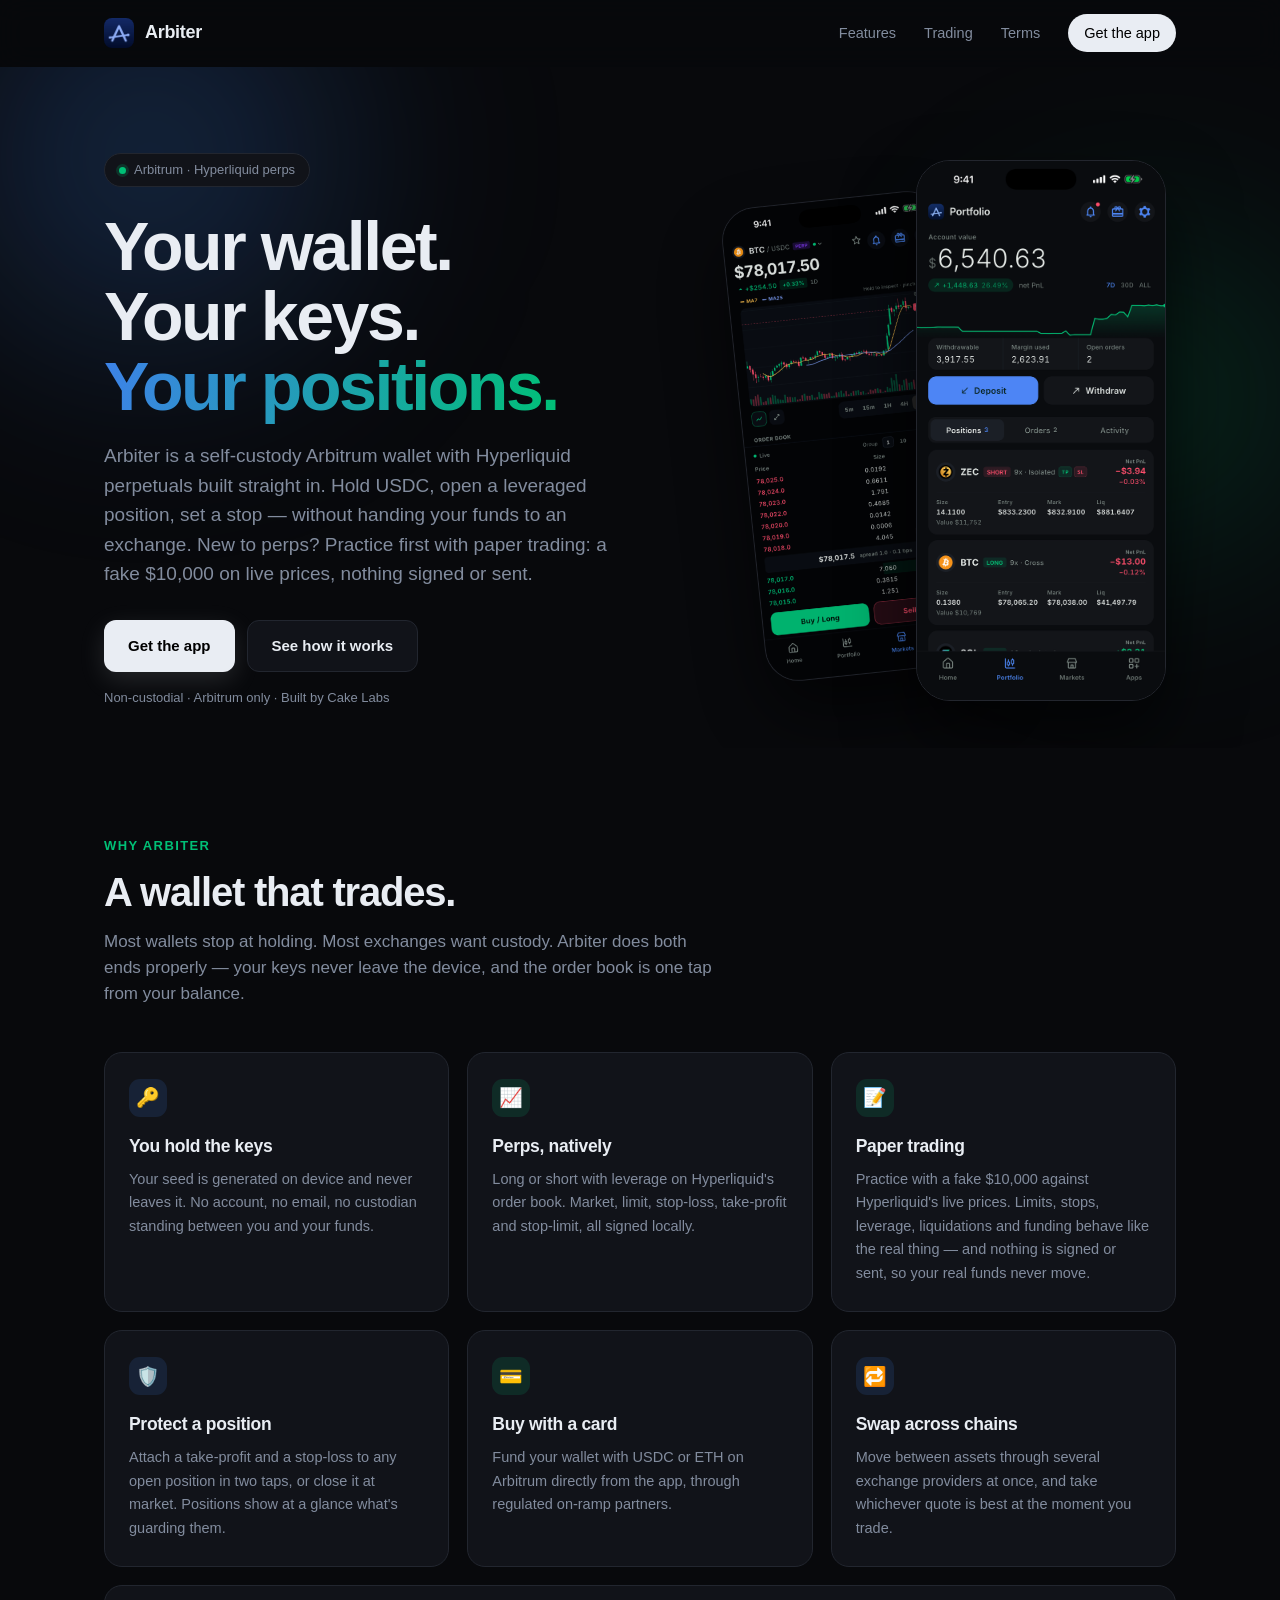
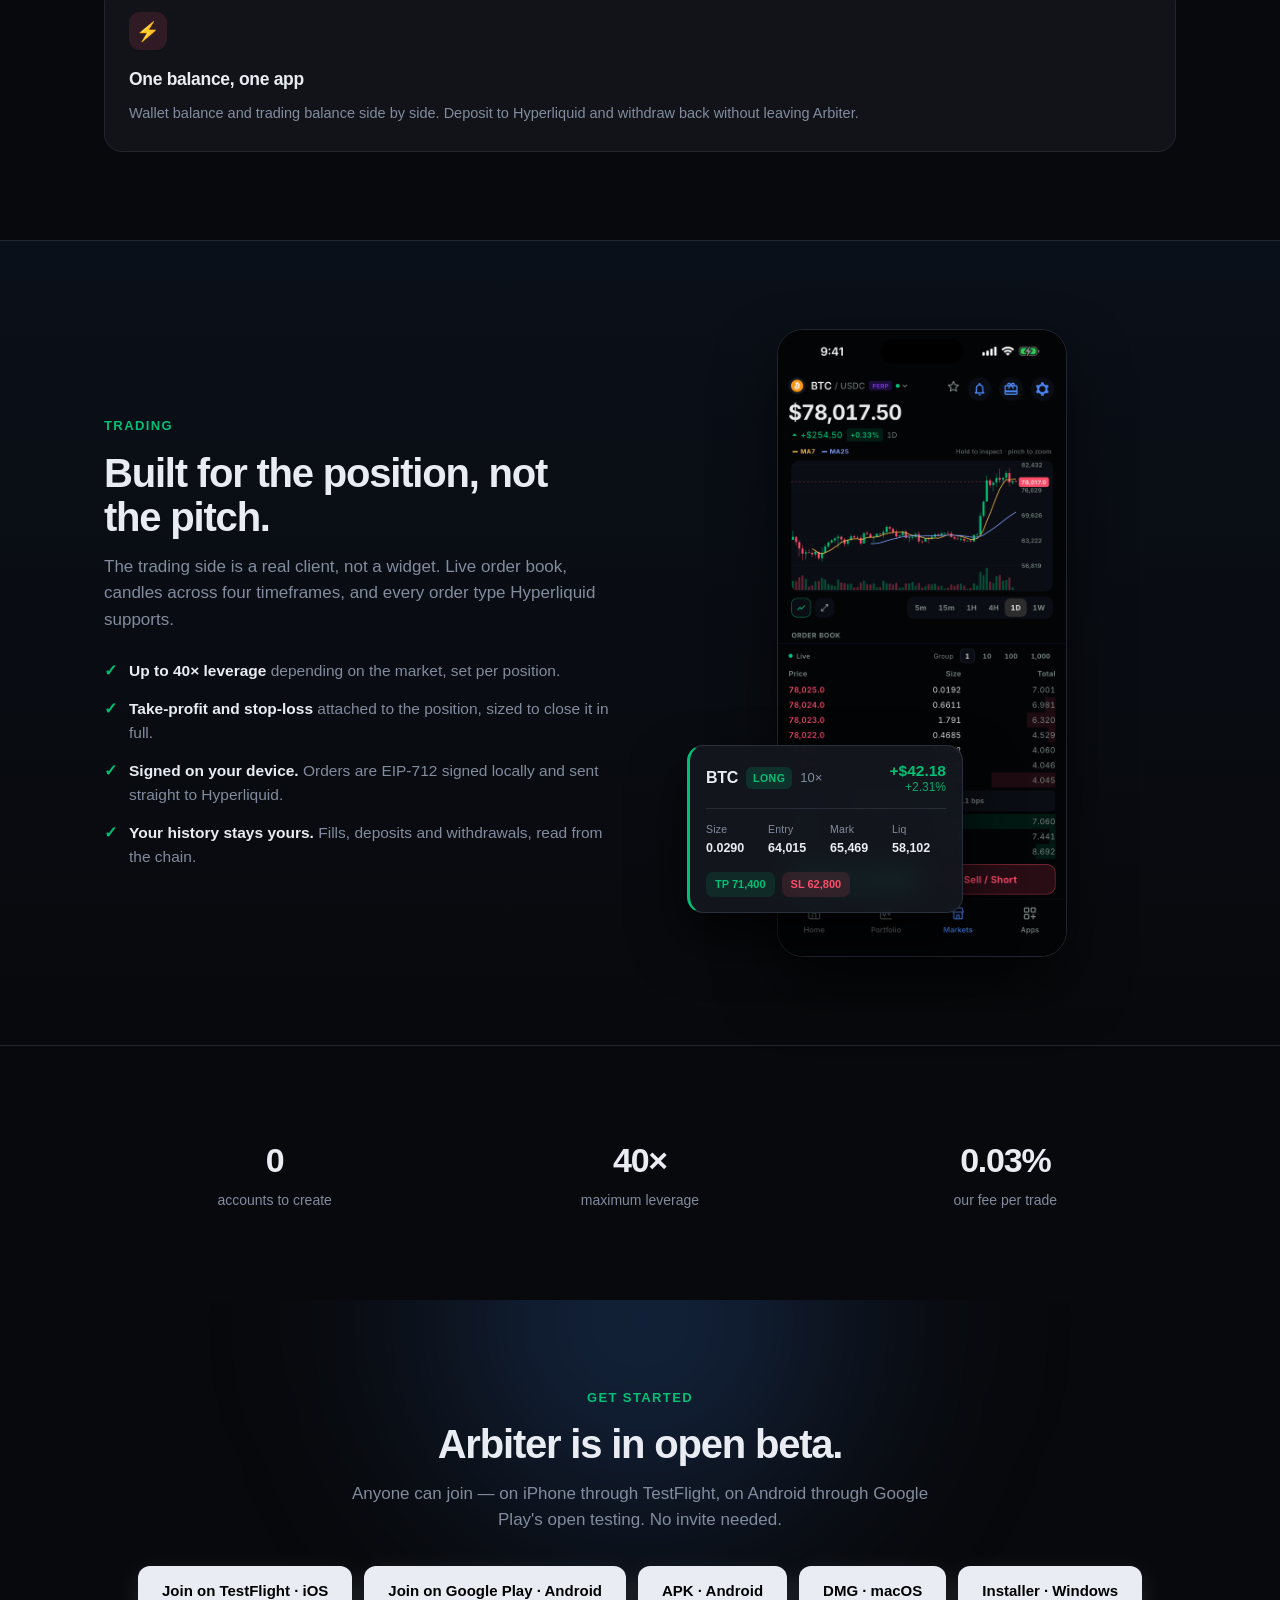
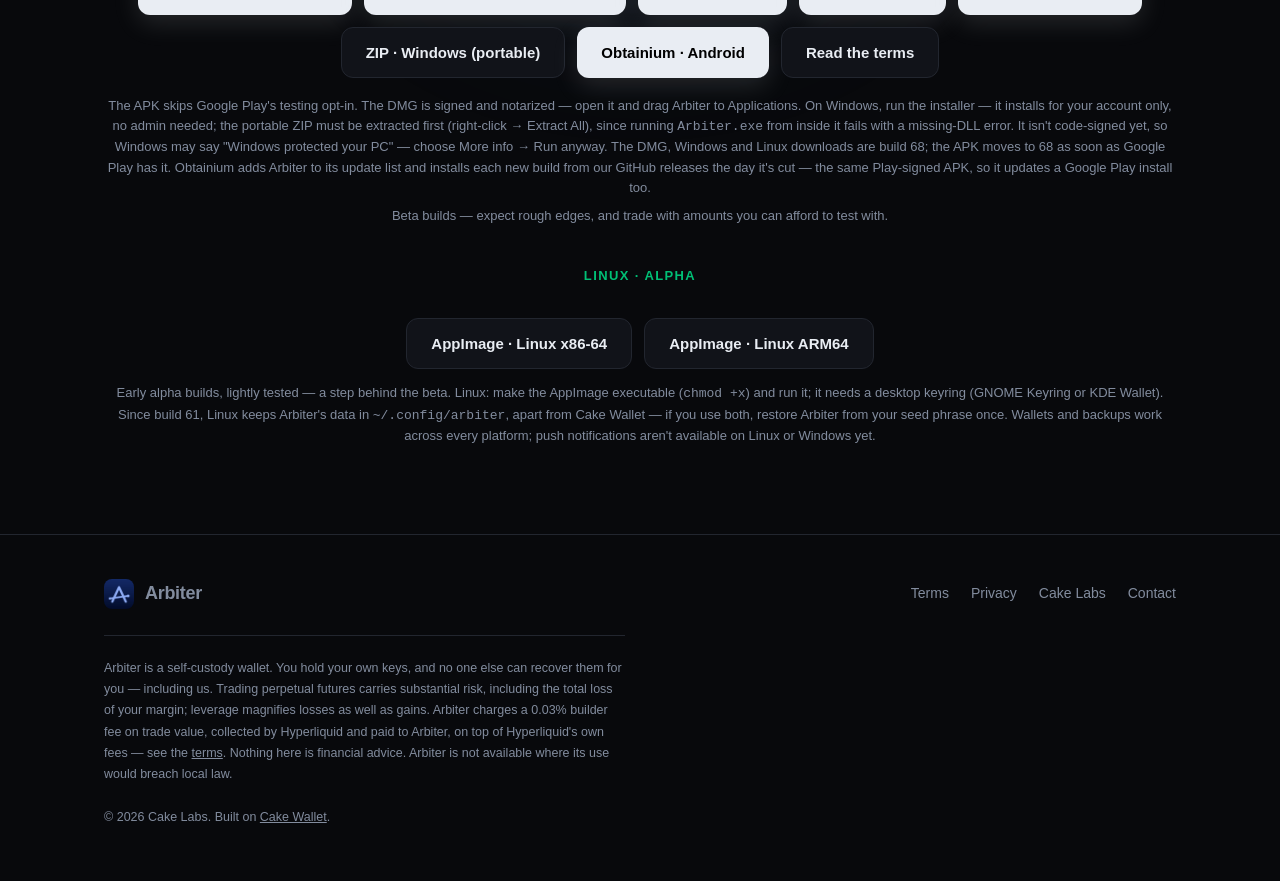
==== index.html @ d076383a "macOS, Windows (beta) and Linux (alpha) downloads are build 68" ====
<!doctype html>
<html lang="en">
<head>
<meta charset="utf-8">
<meta name="viewport" content="width=device-width, initial-scale=1">
<title>Arbiter — Arbitrum wallet with perps built in</title>
<meta name="description" content="A self-custody Arbitrum wallet with Hyperliquid perpetuals built in. Hold your own keys, trade with leverage, practice with paper trading on live prices, buy with a card — one app.">
<link rel="icon" href="assets/favicon.png">
<meta property="og:title" content="Arbiter — Arbitrum wallet with perps built in">
<meta property="og:description" content="A self-custody Arbitrum wallet with Hyperliquid perpetuals built in. Your keys, your positions — and paper trading to practice on live prices.">
<meta property="og:image" content="https://arbiter.xyz/assets/og.png">
<meta property="og:url" content="https://arbiter.xyz/">
<meta property="og:type" content="website">
<meta name="twitter:card" content="summary_large_image">
<meta name="theme-color" content="#08090C">
<style>
  :root{
    --bg:#08090C; --surface:#111319; --surface-2:#171A22; --line:#22262F;
    --text:#E9EDF3; --muted:#828C9E;
    --blue:#3D82E8; --blue-deep:#1D4C8C; --navy:#06203F;
    --green:#00C076; --red:#FF4D6A;
    --max:1120px;
  }
  *{margin:0;padding:0;box-sizing:border-box}
  html{scroll-behavior:smooth}
  body{
    background:var(--bg); color:var(--text); -webkit-font-smoothing:antialiased;
    font-family:-apple-system,BlinkMacSystemFont,"SF Pro Display","Segoe UI",Inter,Roboto,sans-serif;
    line-height:1.55; overflow-x:hidden;
  }
  a{color:inherit;text-decoration:none}
  .wrap{max-width:var(--max);margin:0 auto;padding:0 24px}

  /* ── nav ─────────────────────────────────────────────────────────── */
  nav{position:sticky;top:0;z-index:50;backdrop-filter:blur(14px);
      background:rgba(8,9,12,.72);border-bottom:1px solid transparent;transition:border-color .2s}
  nav.scrolled{border-bottom-color:var(--line)}
  .nav-in{display:flex;align-items:center;gap:12px;height:66px}
  .brand{display:flex;align-items:center;gap:11px;font-weight:700;letter-spacing:-.3px;font-size:18px}
  .brand img{width:30px;height:30px;border-radius:8px}
  .nav-links{margin-left:auto;display:flex;gap:28px;align-items:center}
  .nav-links a{color:var(--muted);font-size:14.5px;font-weight:500;transition:color .15s}
  .nav-links a:hover{color:var(--text)}
  @media(max-width:640px){.nav-links a:not(.btn-sm){display:none}}
  .btn-sm{background:var(--text);color:#000!important;padding:8px 16px;border-radius:999px;
          font-weight:600;font-size:14px}

  /* ── hero ────────────────────────────────────────────────────────── */
  .hero{position:relative;padding:86px 0 40px;overflow:hidden}
  .glow{position:absolute;inset:0;pointer-events:none;z-index:0}
  .glow::before,.glow::after{content:"";position:absolute;border-radius:50%;filter:blur(90px)}
  .glow::before{width:620px;height:620px;left:-160px;top:-220px;
                background:radial-gradient(circle,rgba(61,130,232,.30),transparent 65%)}
  .glow::after{width:540px;height:540px;right:-140px;top:60px;
               background:radial-gradient(circle,rgba(0,192,118,.20),transparent 65%)}
  .hero-in{position:relative;z-index:1;display:grid;grid-template-columns:1.05fr .95fr;
           gap:52px;align-items:center}
  @media(max-width:900px){.hero-in{grid-template-columns:1fr;gap:44px}}

  .pill{display:inline-flex;align-items:center;gap:8px;border:1px solid var(--line);
        background:var(--surface);border-radius:999px;padding:6px 14px;font-size:13px;
        color:var(--muted);margin-bottom:24px}
  .dot{width:7px;height:7px;border-radius:50%;background:var(--green);
       box-shadow:0 0 0 3px rgba(0,192,118,.18)}
  h1{font-size:clamp(42px,6vw,68px);line-height:1.03;letter-spacing:-2.4px;font-weight:800}
  h1 .grad{background:linear-gradient(100deg,var(--blue),var(--green));
           -webkit-background-clip:text;background-clip:text;color:transparent}
  .sub{color:var(--muted);font-size:clamp(16px,2vw,19px);margin-top:20px;max-width:30em}
  .cta{display:flex;gap:12px;margin-top:32px;flex-wrap:wrap}
  .btn{padding:13px 24px;border-radius:12px;font-weight:650;font-size:15px;
       transition:transform .15s,box-shadow .15s,background .15s;display:inline-flex;
       align-items:center;gap:9px}
  .btn:hover{transform:translateY(-1px)}
  .btn-p{background:var(--text);color:#000;box-shadow:0 8px 26px rgba(233,237,243,.13)}
  .btn-s{background:var(--surface);color:var(--text);border:1px solid var(--line)}
  .btn-s:hover{background:var(--surface-2)}
  .note{color:var(--muted);font-size:13px;margin-top:16px}

  /* ── phones ──────────────────────────────────────────────────────── */
  .phones{position:relative;height:540px}
  @media(max-width:900px){.phones{height:470px}}
  .phone{position:absolute;border-radius:34px;overflow:hidden;background:#000;
         border:1px solid #23262E;
         box-shadow:0 34px 70px rgba(0,0,0,.66),0 0 0 1px rgba(255,255,255,.05) inset}
  .phone img{display:block;width:100%;height:auto}
  .p-back{width:220px;right:44%;top:38px;transform:rotate(-6deg);opacity:.92}
  .p-front{width:250px;right:2%;top:0}
  @media(max-width:900px){.p-back{right:52%;width:200px}.p-front{right:8%;width:228px}}
  @media(max-width:460px){.p-back{display:none}.p-front{right:50%;transform:translateX(50%)}}

  /* ── sections ────────────────────────────────────────────────────── */
  section{padding:88px 0;scroll-margin-top:66px}
  @media(max-width:640px){section{padding:64px 0}}
  .eyebrow{color:var(--green);font-size:13px;font-weight:700;letter-spacing:1.4px;
           text-transform:uppercase;margin-bottom:14px}
  h2{font-size:clamp(28px,4vw,40px);letter-spacing:-1.2px;line-height:1.12;font-weight:750}
  .lede{color:var(--muted);margin-top:14px;max-width:36em;font-size:17px}

  .grid{display:grid;grid-template-columns:repeat(3,1fr);gap:18px;margin-top:44px}
  @media(max-width:860px){.grid{grid-template-columns:1fr 1fr}}
  @media(max-width:560px){.grid{grid-template-columns:1fr}}
  .card{background:var(--surface);border:1px solid var(--line);border-radius:18px;
        padding:26px 24px;transition:border-color .2s,transform .2s,background .2s}
  .card:hover{border-color:#2E3543;transform:translateY(-2px);background:var(--surface-2)}
  .ic{width:38px;height:38px;border-radius:11px;display:flex;align-items:center;
      justify-content:center;margin-bottom:16px;font-size:19px}
  .ic-b{background:rgba(61,130,232,.14)} .ic-g{background:rgba(0,192,118,.14)}
  .ic-r{background:rgba(255,77,106,.13)}
  .card h3{font-size:17.5px;font-weight:680;letter-spacing:-.3px;margin-bottom:8px}
  .card p{color:var(--muted);font-size:14.5px;line-height:1.62}

  /* ── split ───────────────────────────────────────────────────────── */
  .split{display:grid;grid-template-columns:1fr 1fr;gap:56px;align-items:center}
  @media(max-width:860px){.split{grid-template-columns:1fr;gap:40px}}
  .shot-col{position:relative;justify-self:center}
  .shot{border-radius:26px;overflow:hidden;border:1px solid #23262E;background:#000;
        box-shadow:0 30px 60px rgba(0,0,0,.6);width:290px;max-width:100%}
  .shot img{display:block;width:100%;height:auto}

  /* floating position card, recreated from the app */
  .pos{position:absolute;left:-90px;bottom:44px;width:276px;z-index:2;
       background:rgba(20,23,30,.94);backdrop-filter:blur(12px);
       border:1px solid #2A303C;border-left:3px solid var(--green);
       border-radius:16px;padding:15px 16px;
       box-shadow:0 26px 54px rgba(0,0,0,.72)}
  @media(max-width:1040px){.pos{left:-56px}}
  @media(max-width:520px){.pos{position:static;width:290px;max-width:100%;margin:18px auto 0}}
  .pos-top{display:flex;align-items:center;gap:8px}
  .pos-sym{font-weight:750;font-size:16px;letter-spacing:-.3px}
  .tag{font-size:10.5px;font-weight:700;letter-spacing:.5px;padding:2.5px 7px;border-radius:6px;
       background:rgba(0,192,118,.16);color:var(--green)}
  .lev{color:var(--muted);font-size:13px}
  .pos-pnl{margin-left:auto;text-align:right;line-height:1.25}
  .pos-pnl .a{color:var(--green);font-weight:730;font-size:15.5px}
  .pos-pnl .b{color:var(--green);font-size:12px;opacity:.85}
  .pos-row{display:grid;grid-template-columns:repeat(4,1fr);gap:8px;margin-top:13px;
           padding-top:12px;border-top:1px solid #262B36}
  .pos-row .k{color:var(--muted);font-size:10.5px;letter-spacing:.2px}
  .pos-row .v{font-size:12.5px;font-weight:600;margin-top:2px;
              font-variant-numeric:tabular-nums}
  .guards{display:flex;gap:7px;margin-top:13px}
  .guard{font-size:11px;font-weight:640;padding:4px 9px;border-radius:7px;
         font-variant-numeric:tabular-nums}
  .guard.tp{background:rgba(0,192,118,.13);color:var(--green)}
  .guard.sl{background:rgba(255,77,106,.13);color:var(--red)}
  ul.checks{list-style:none;margin-top:26px;display:grid;gap:14px}
  ul.checks li{display:flex;gap:12px;align-items:flex-start;color:var(--muted);font-size:15.5px}
  ul.checks b{color:var(--text);font-weight:620}
  .tick{color:var(--green);flex:none;font-weight:800}

  /* ── strip ───────────────────────────────────────────────────────── */
  .strip{border-block:1px solid var(--line);background:
    linear-gradient(180deg,rgba(29,76,140,.10),transparent)}
  .stats{display:grid;grid-template-columns:repeat(3,1fr);gap:24px;text-align:center}
  @media(max-width:640px){.stats{grid-template-columns:1fr;gap:30px}}
  .stat .n{font-size:34px;font-weight:780;letter-spacing:-1.2px}
  .stat .l{color:var(--muted);font-size:14px;margin-top:4px}

  /* ── download ────────────────────────────────────────────────────── */
  .dl{text-align:center;position:relative;overflow:hidden}
  .dl .glow::before{left:50%;transform:translateX(-50%);top:-260px;width:760px;height:560px}
  .dl .glow::after{display:none}
  .dl-in{position:relative;z-index:1}
  .dl .cta{justify-content:center}

  /* ── footer ──────────────────────────────────────────────────────── */
  footer{border-top:1px solid var(--line);padding:44px 0 56px;color:var(--muted);font-size:14px}
  .f-in{display:flex;gap:20px;flex-wrap:wrap;align-items:center}
  .f-links{margin-left:auto;display:flex;gap:22px;flex-wrap:wrap}
  .f-links a:hover{color:var(--text)}
  .disclaimer{margin-top:26px;padding-top:22px;border-top:1px solid var(--line);
              font-size:12.5px;line-height:1.7;max-width:75ch}

/* a lone last card (7, 10, … cards in three columns) spans the row */
@media (min-width: 900px){.grid > .card:last-child:nth-child(3n+1){grid-column:1 / -1}}
</style>
</head>
<body>

<nav id="nav"><div class="wrap nav-in">
  <a class="brand" href="/"><img src="assets/logo.png" alt="">Arbiter</a>
  <div class="nav-links">
    <a href="#features">Features</a>
    <a href="#trading">Trading</a>
    <a href="terms.html">Terms</a>
    <a class="btn-sm" href="#download">Get the app</a>
  </div>
</div></nav>

<header class="hero"><div class="glow"></div><div class="wrap hero-in">
  <div>
    <span class="pill"><span class="dot"></span> Arbitrum · Hyperliquid perps</span>
    <h1>Your wallet.<br>Your keys.<br><span class="grad">Your positions.</span></h1>
    <p class="sub">
      Arbiter is a self-custody Arbitrum wallet with Hyperliquid perpetuals built
      straight in. Hold USDC, open a leveraged position, set a stop — without
      handing your funds to an exchange. New to perps? Practice first with paper
      trading: a fake $10,000 on live prices, nothing signed or sent.
    </p>
    <div class="cta">
      <a class="btn btn-p" href="#download">Get the app</a>
      <a class="btn btn-s" href="#trading">See how it works</a>
    </div>
    <p class="note">Non-custodial · Arbitrum only · Built by Cake Labs</p>
  </div>
  <div class="phones">
    <div class="phone p-back"><img src="assets/shot-trade.png" alt="Arbiter trading screen showing a BTC perpetual chart and order entry"></div>
    <div class="phone p-front"><img src="assets/shot-wallet.png" alt="Arbiter portfolio showing account value, P&L curve and open positions"></div>
  </div>
</div></header>

<section id="features"><div class="wrap">
  <p class="eyebrow">Why Arbiter</p>
  <h2>A wallet that trades.</h2>
  <p class="lede">
    Most wallets stop at holding. Most exchanges want custody. Arbiter does both
    ends properly — your keys never leave the device, and the order book is one
    tap from your balance.
  </p>

  <div class="grid">
    <div class="card">
      <div class="ic ic-b">🔑</div>
      <h3>You hold the keys</h3>
      <p>Your seed is generated on device and never leaves it. No account, no
         email, no custodian standing between you and your funds.</p>
    </div>
    <div class="card">
      <div class="ic ic-g">📈</div>
      <h3>Perps, natively</h3>
      <p>Long or short with leverage on Hyperliquid's order book. Market, limit,
         stop-loss, take-profit and stop-limit, all signed locally.</p>
    </div>
    <div class="card">
      <div class="ic ic-g">📝</div>
      <h3>Paper trading</h3>
      <p>Practice with a fake $10,000 against Hyperliquid's live prices. Limits,
         stops, leverage, liquidations and funding behave like the real thing —
         and nothing is signed or sent, so your real funds never move.</p>
    </div>
    <div class="card">
      <div class="ic ic-b">🛡️</div>
      <h3>Protect a position</h3>
      <p>Attach a take-profit and a stop-loss to any open position in two taps,
         or close it at market. Positions show at a glance what's guarding them.</p>
    </div>
    <div class="card">
      <div class="ic ic-g">💳</div>
      <h3>Buy with a card</h3>
      <p>Fund your wallet with USDC or ETH on Arbitrum directly from the app,
         through regulated on-ramp partners.</p>
    </div>
    <div class="card">
      <div class="ic ic-b">🔁</div>
      <h3>Swap across chains</h3>
      <p>Move between assets through several exchange providers at once, and
         take whichever quote is best at the moment you trade.</p>
    </div>
    <div class="card">
      <div class="ic ic-r">⚡</div>
      <h3>One balance, one app</h3>
      <p>Wallet balance and trading balance side by side. Deposit to Hyperliquid
         and withdraw back without leaving Arbiter.</p>
    </div>
  </div>
</div></section>

<section id="trading" class="strip"><div class="wrap split">
  <div>
    <p class="eyebrow">Trading</p>
    <h2>Built for the position, not the pitch.</h2>
    <p class="lede">
      The trading side is a real client, not a widget. Live order book, candles
      across four timeframes, and every order type Hyperliquid supports.
    </p>
    <ul class="checks">
      <li><span class="tick">✓</span><span><b>Up to 40× leverage</b> depending on the market, set per position.</span></li>
      <li><span class="tick">✓</span><span><b>Take-profit and stop-loss</b> attached to the position, sized to close it in full.</span></li>
      <li><span class="tick">✓</span><span><b>Signed on your device.</b> Orders are EIP-712 signed locally and sent straight to Hyperliquid.</span></li>
      <li><span class="tick">✓</span><span><b>Your history stays yours.</b> Fills, deposits and withdrawals, read from the chain.</span></li>
    </ul>
  </div>
  <div class="shot-col">
    <div class="shot"><img src="assets/shot-trade.png" alt="Arbiter trade screen with candlestick chart, order types and leverage control"></div>
    <div class="pos" aria-hidden="true">
      <div class="pos-top">
        <span class="pos-sym">BTC</span><span class="tag">LONG</span><span class="lev">10×</span>
        <span class="pos-pnl"><div class="a">+$42.18</div><div class="b">+2.31%</div></span>
      </div>
      <div class="pos-row">
        <div><div class="k">Size</div><div class="v">0.0290</div></div>
        <div><div class="k">Entry</div><div class="v">64,015</div></div>
        <div><div class="k">Mark</div><div class="v">65,469</div></div>
        <div><div class="k">Liq</div><div class="v">58,102</div></div>
      </div>
      <div class="guards">
        <span class="guard tp">TP 71,400</span>
        <span class="guard sl">SL 62,800</span>
      </div>
    </div>
  </div>
</div></section>

<section><div class="wrap stats">
  <div class="stat"><div class="n">0</div><div class="l">accounts to create</div></div>
  <div class="stat"><div class="n">40×</div><div class="l">maximum leverage</div></div>
  <div class="stat"><div class="n">0.03%</div><div class="l">our fee per trade</div></div>
</div></section>

<section id="download" class="dl"><div class="glow"></div><div class="wrap dl-in">
  <p class="eyebrow">Get started</p>
  <h2>Arbiter is in open beta.</h2>
  <p class="lede" style="margin-inline:auto">
    Anyone can join — on iPhone through TestFlight, on Android through
    Google Play's open testing. No invite needed.
  </p>
  <div class="cta">
    <a class="btn btn-p" href="https://testflight.apple.com/join/DfR1PW24" rel="noopener">
      Join on TestFlight&nbsp;· iOS</a>
    <a class="btn btn-p" href="https://play.google.com/apps/testing/com.cakewallet.arbiter" rel="noopener">
      Join on Google Play&nbsp;· Android</a>
    <a class="btn btn-p" href="https://github.com/macsrock/arbiter-site/releases/download/android-build-67/Arbiter-67.apk">
      APK&nbsp;· Android</a>
    <a class="btn btn-p" href="https://github.com/macsrock/arbiter-site/releases/download/macos-build-68/Arbiter-68.dmg">
      DMG&nbsp;· macOS</a>
    <a class="btn btn-p" href="https://github.com/macsrock/arbiter-site/releases/download/windows-build-68/Arbiter-68-windows-x64-setup.exe">
      Installer&nbsp;· Windows</a>
    <a class="btn btn-s" href="https://github.com/macsrock/arbiter-site/releases/download/windows-build-68/Arbiter-68-windows-x64.zip">
      ZIP&nbsp;· Windows (portable)</a>
    <a class="btn btn-p" href="https://apps.obtainium.imranr.dev/redirect?r=obtainium%3A%2F%2Fapp%2F%257B%2522id%2522%253A%2522com.cakewallet.arbiter%2522%252C%2522url%2522%253A%2522https%253A%252F%252Fgithub.com%252Fmacsrock%252Farbiter-site%2522%252C%2522author%2522%253A%2522macsrock%2522%252C%2522name%2522%253A%2522Arbiter%2522%252C%2522additionalSettings%2522%253A%2522%257B%255C%2522filterReleaseTitlesByRegEx%255C%2522%253A%255C%2522android-build-.%252A%255C%2522%252C%255C%2522apkFilterRegEx%255C%2522%253A%255C%2522%255C%255C%255C%255C.apk%2524%255C%2522%257D%2522%257D" rel="noopener">
      Obtainium&nbsp;· Android</a>
    <a class="btn btn-s" href="terms.html">Read the terms</a>
  </div>
  <p class="note" style="margin-top:18px">The APK skips Google Play's testing opt-in.
    The DMG is signed and notarized — open it and drag Arbiter to Applications.
    On Windows, run the installer — it installs for your account only, no admin needed; the portable ZIP must be extracted first (right-click → Extract All), since running <code>Arbiter.exe</code> from inside it fails with a missing-DLL error. It isn't code-signed yet, so Windows may say "Windows protected your PC" — choose More info → Run anyway.
    The DMG, Windows and Linux downloads are build 68; the APK moves to 68 as soon as Google Play has it. Obtainium adds Arbiter to its update list and installs each new build from our GitHub releases the day it's cut — the same Play-signed APK, so it updates a Google Play install too.</p>
  <p class="note" style="margin-top:8px">Beta builds — expect rough edges, and trade with amounts you can afford to test with.</p>

  <p class="eyebrow" style="margin-top:40px">Linux · Alpha</p>
  <div class="cta">
    <a class="btn btn-s" href="https://github.com/macsrock/arbiter-site/releases/download/desktop-alpha-68/Arbiter-68-x86_64.AppImage">
      AppImage&nbsp;· Linux x86-64</a>
    <a class="btn btn-s" href="https://github.com/macsrock/arbiter-site/releases/download/desktop-alpha-68/Arbiter-68-aarch64.AppImage">
      AppImage&nbsp;· Linux ARM64</a>
  </div>
  <p class="note" style="margin-top:14px">Early alpha builds, lightly tested — a step behind the beta. Linux: make the AppImage executable (<code>chmod +x</code>) and run it; it needs a desktop keyring (GNOME Keyring or KDE Wallet).
    Since build 61, Linux keeps Arbiter's data in <code>~/.config/arbiter</code>, apart from Cake Wallet — if you use both, restore Arbiter from your seed phrase once.
    Wallets and backups work across every platform; push notifications aren't available on Linux or Windows yet.</p>
</div></section>

<footer><div class="wrap">
  <div class="f-in">
    <a class="brand" href="/"><img src="assets/logo.png" alt="">Arbiter</a>
    <div class="f-links">
      <a href="terms.html">Terms</a>
      <a href="privacy.html">Privacy</a>
      <a href="https://cakewallet.com" rel="noopener">Cake Labs</a>
      <a href="mailto:info@cakewallet.com">Contact</a>
    </div>
  </div>
  <p class="disclaimer">
    Arbiter is a self-custody wallet. You hold your own keys, and no one else can
    recover them for you — including us. Trading perpetual futures carries
    substantial risk, including the total loss of your margin; leverage magnifies
    losses as well as gains. Arbiter charges a 0.03% builder fee on trade value,
    collected by Hyperliquid and paid to Arbiter, on top of Hyperliquid's own
    fees — see the <a href="terms.html" style="color:var(--muted);text-decoration:underline">terms</a>.
    Nothing here is financial advice. Arbiter is not available where its use
    would breach local law.
    <br><br>© 2026 Cake Labs. Built on <a href="https://github.com/cake-tech/cake_wallet" rel="noopener" style="color:var(--muted);text-decoration:underline">Cake Wallet</a>.
  </p>
</div></footer>

<script>
  const nav = document.getElementById('nav');
  const onScroll = () => nav.classList.toggle('scrolled', window.scrollY > 8);
  onScroll(); addEventListener('scroll', onScroll, {passive:true});
</script>
</body>
</html>
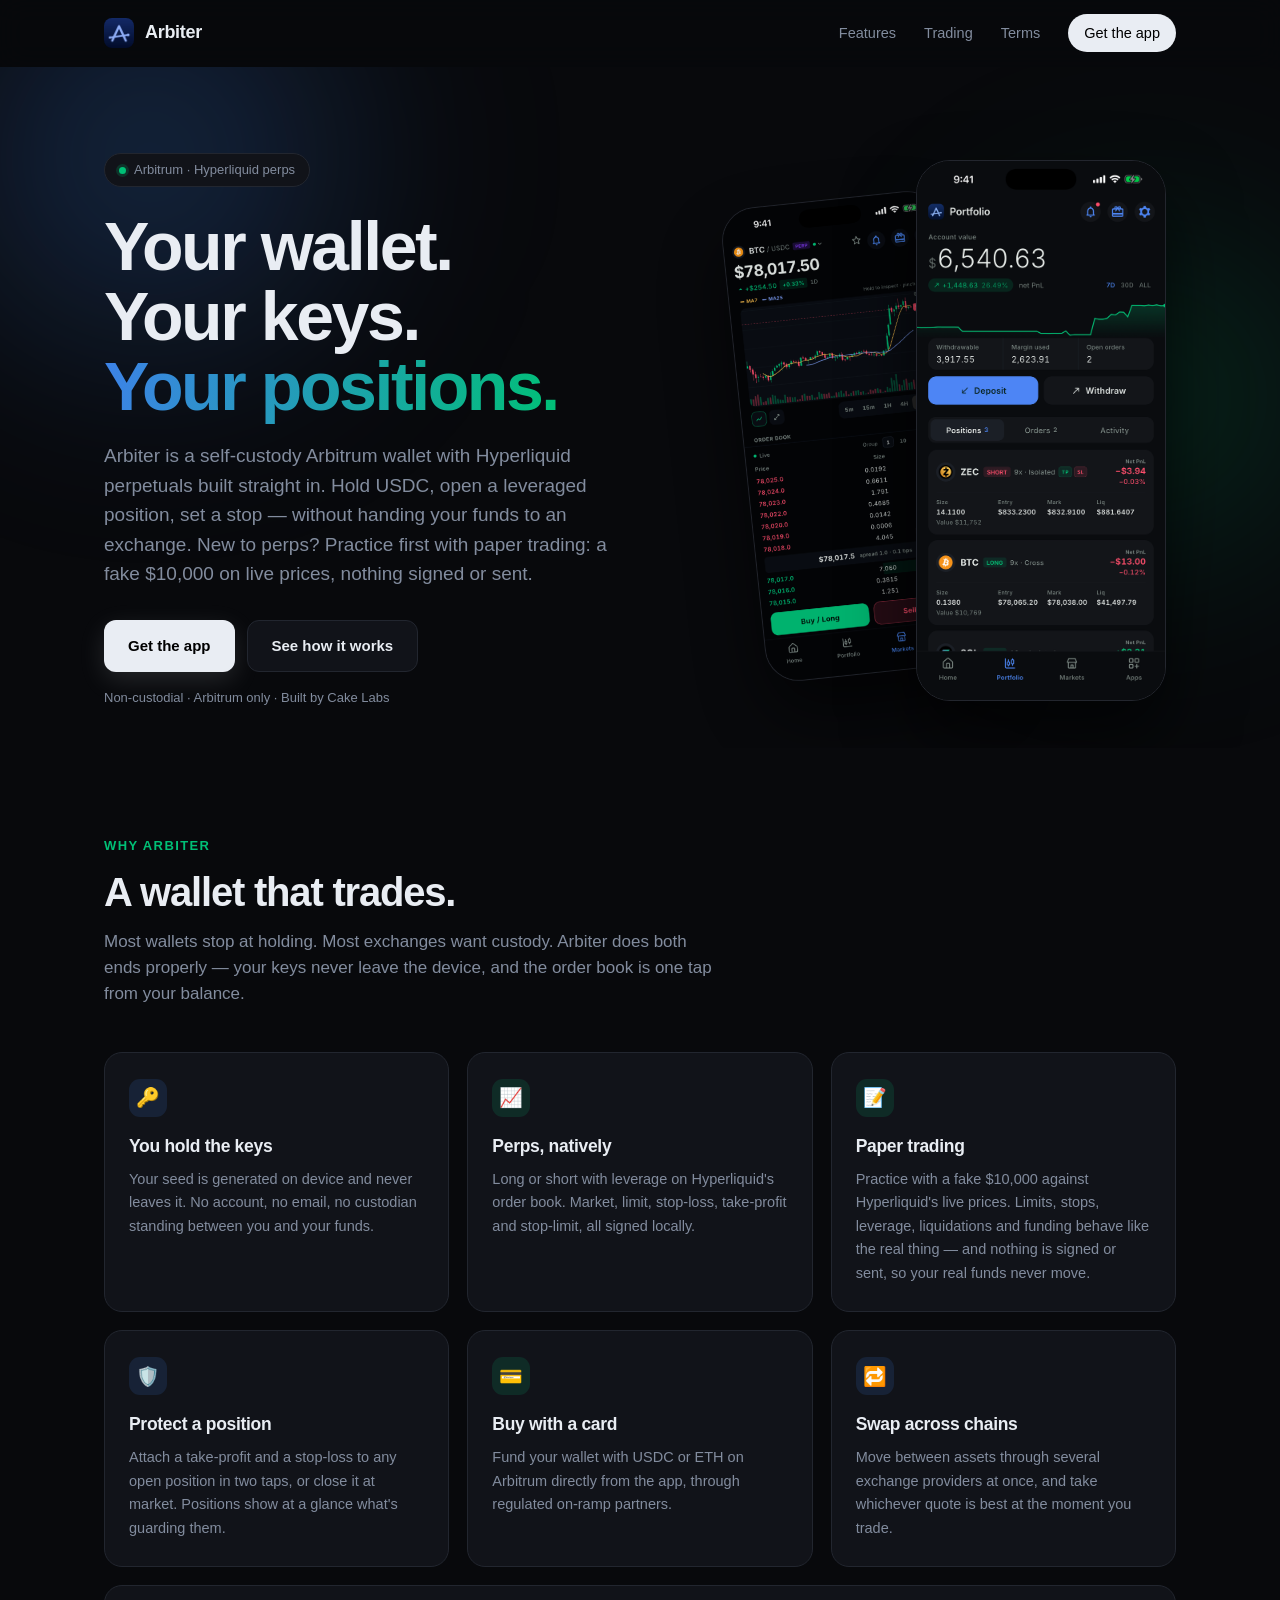
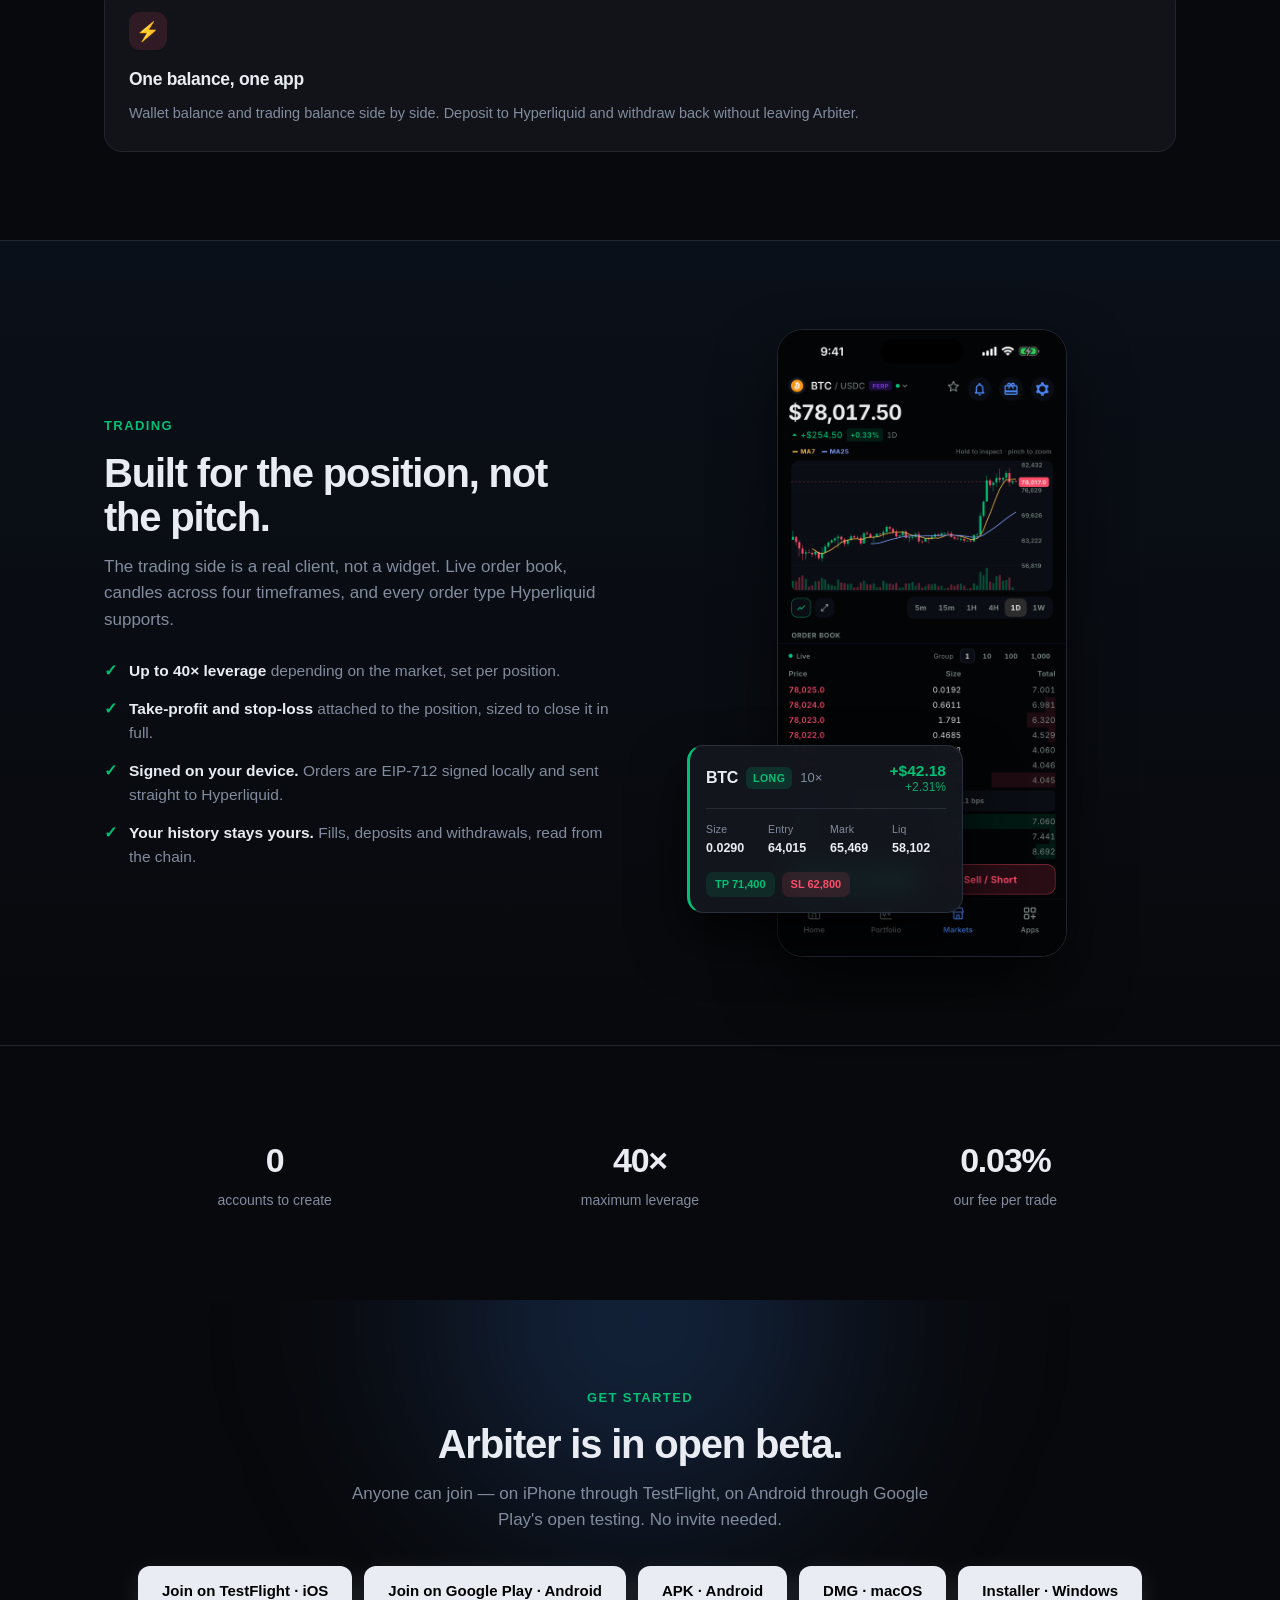
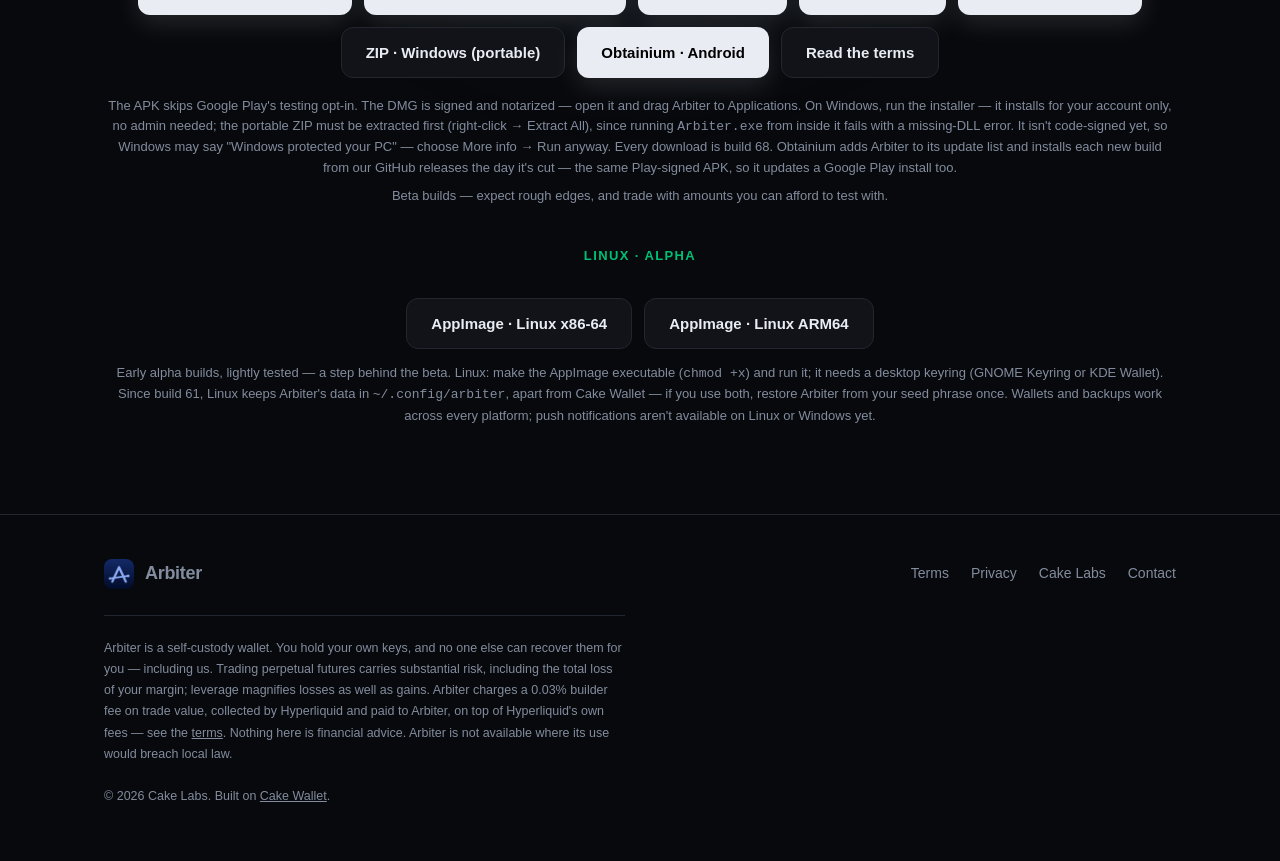
==== commit b8060d23: "Android download is build 68 (Play-signed)" ====
--- a/index.html
+++ b/index.html
@@ -319,7 +319,7 @@
       Join on TestFlight&nbsp;· iOS</a>
     <a class="btn btn-p" href="https://play.google.com/apps/testing/com.cakewallet.arbiter" rel="noopener">
       Join on Google Play&nbsp;· Android</a>
-    <a class="btn btn-p" href="https://github.com/macsrock/arbiter-site/releases/download/android-build-67/Arbiter-67.apk">
+    <a class="btn btn-p" href="https://github.com/macsrock/arbiter-site/releases/download/android-build-68/Arbiter-68.apk">
       APK&nbsp;· Android</a>
     <a class="btn btn-p" href="https://github.com/macsrock/arbiter-site/releases/download/macos-build-68/Arbiter-68.dmg">
       DMG&nbsp;· macOS</a>
@@ -334,7 +334,7 @@
   <p class="note" style="margin-top:18px">The APK skips Google Play's testing opt-in.
     The DMG is signed and notarized — open it and drag Arbiter to Applications.
     On Windows, run the installer — it installs for your account only, no admin needed; the portable ZIP must be extracted first (right-click → Extract All), since running <code>Arbiter.exe</code> from inside it fails with a missing-DLL error. It isn't code-signed yet, so Windows may say "Windows protected your PC" — choose More info → Run anyway.
-    The DMG, Windows and Linux downloads are build 68; the APK moves to 68 as soon as Google Play has it. Obtainium adds Arbiter to its update list and installs each new build from our GitHub releases the day it's cut — the same Play-signed APK, so it updates a Google Play install too.</p>
+    Every download is build 68. Obtainium adds Arbiter to its update list and installs each new build from our GitHub releases the day it's cut — the same Play-signed APK, so it updates a Google Play install too.</p>
   <p class="note" style="margin-top:8px">Beta builds — expect rough edges, and trade with amounts you can afford to test with.</p>
 
   <p class="eyebrow" style="margin-top:40px">Linux · Alpha</p>
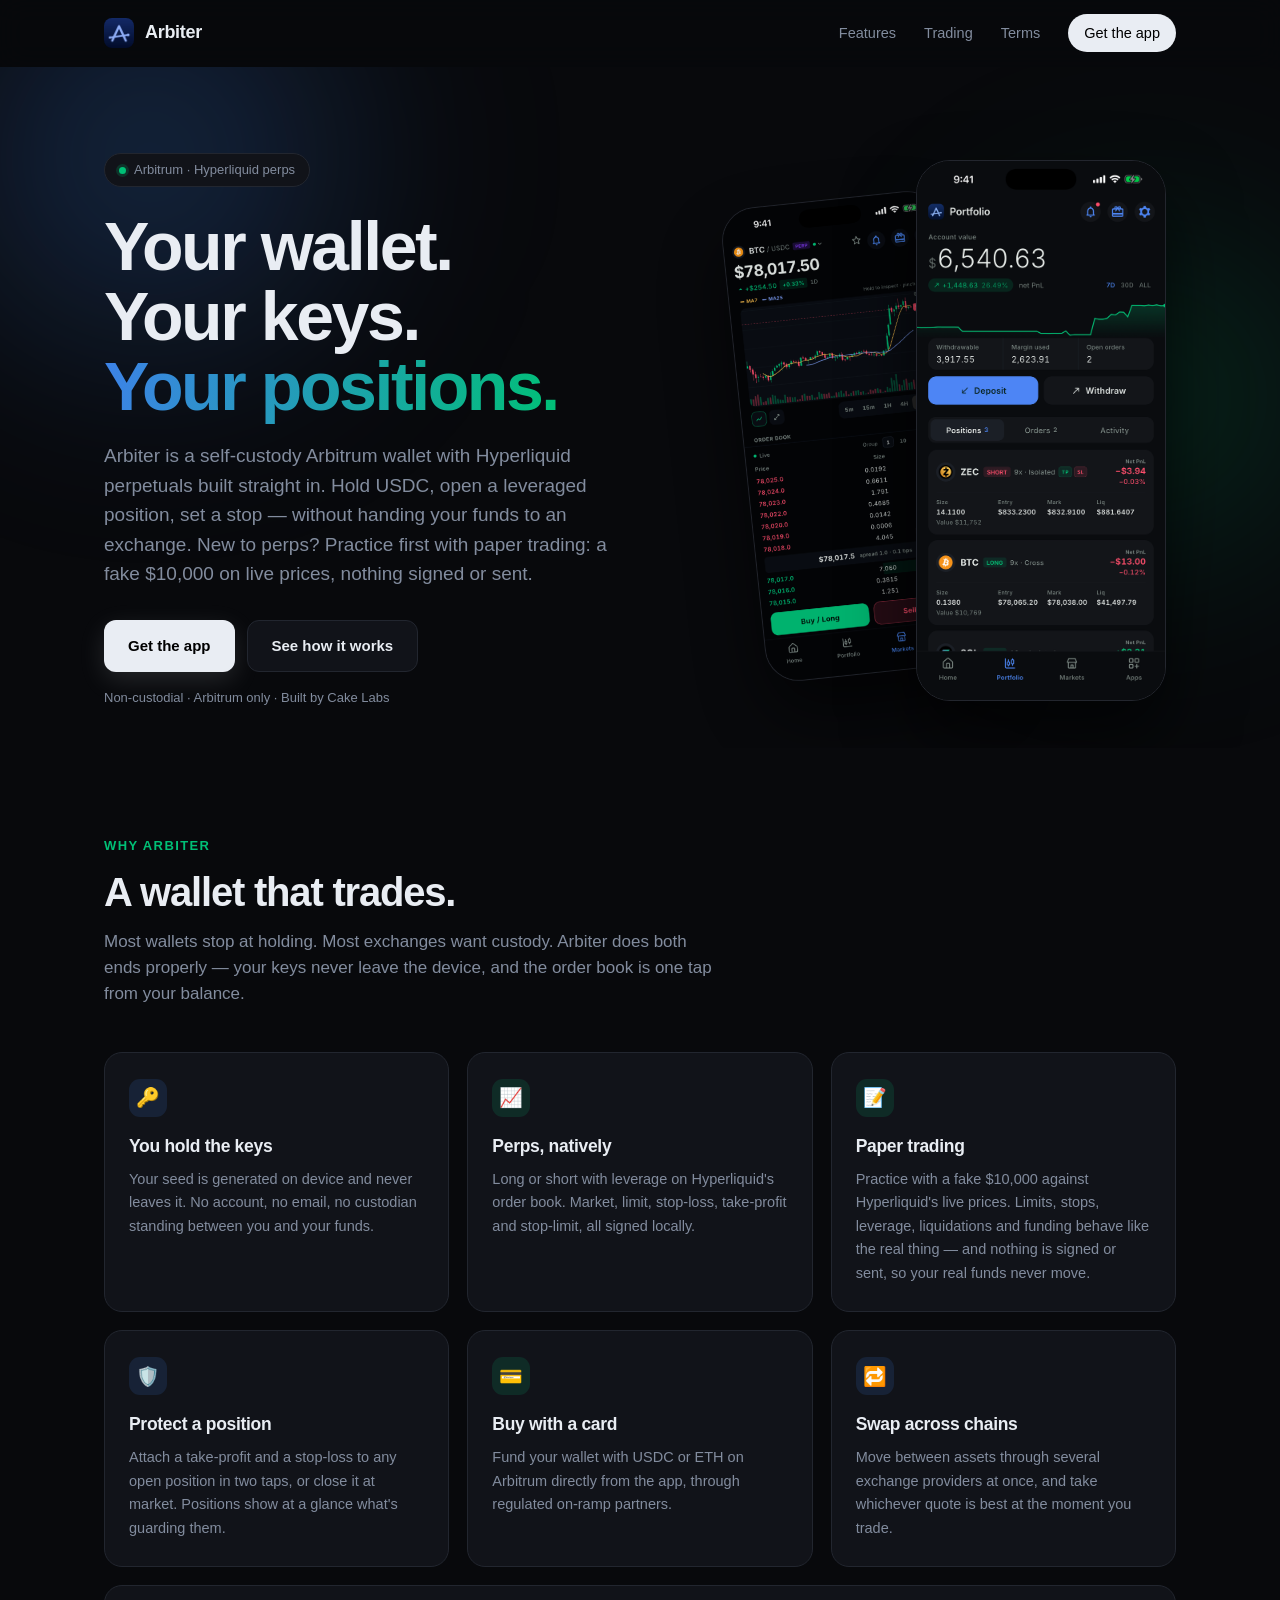
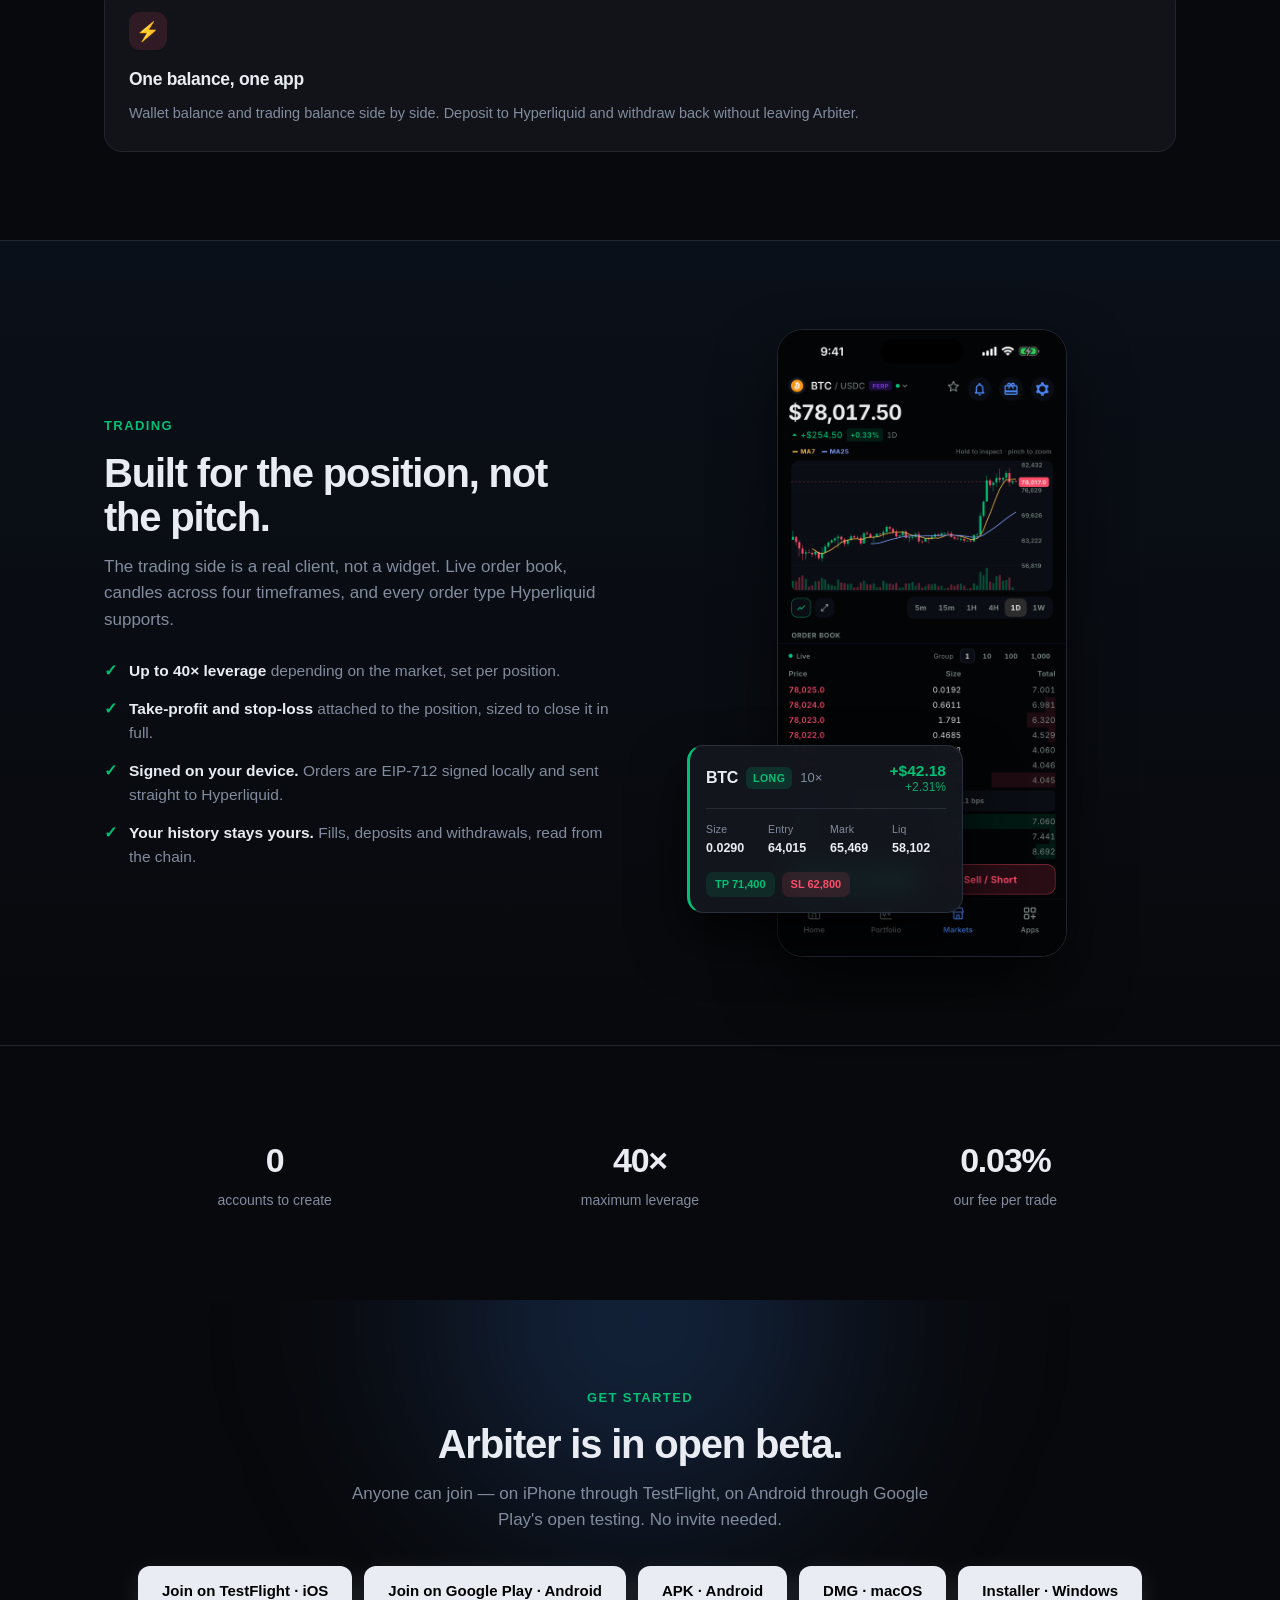
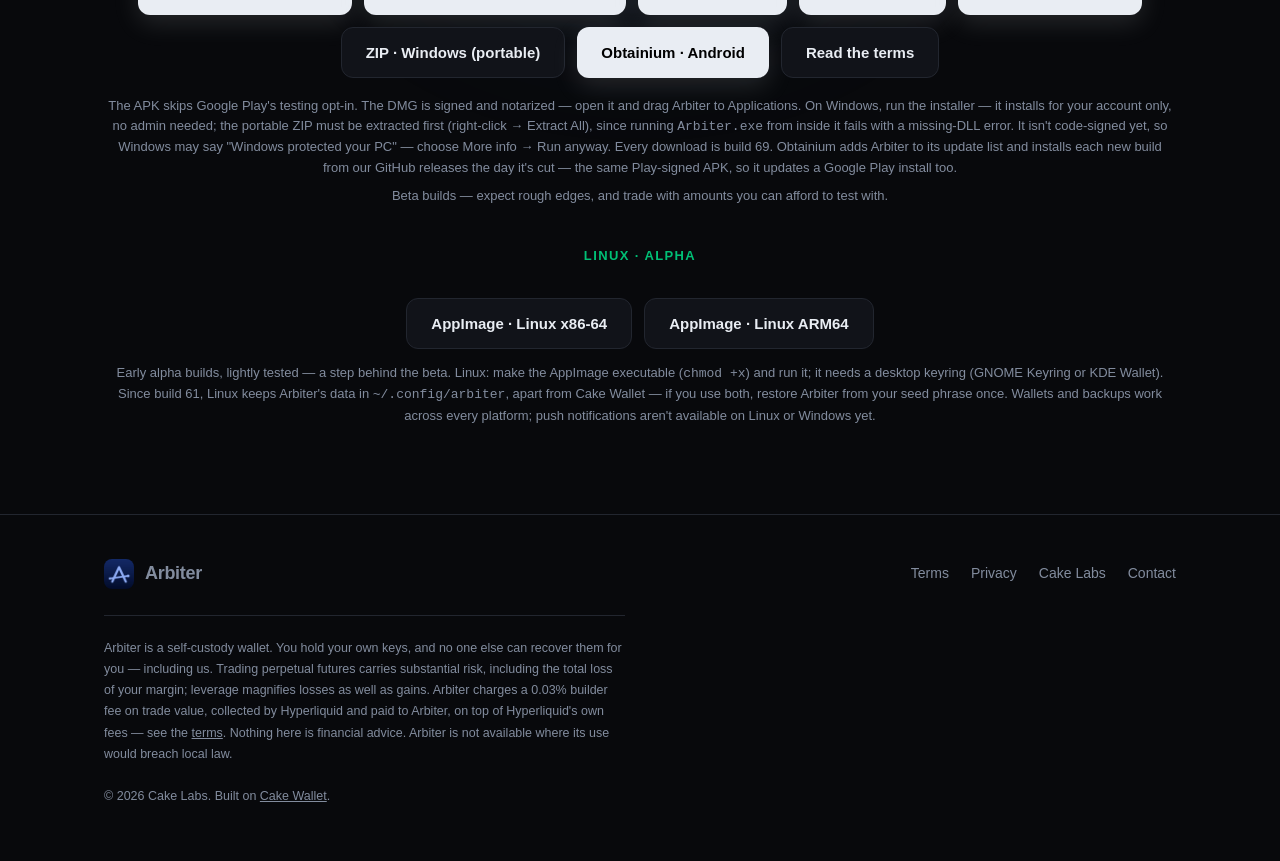
==== commit 02b6db58: "All downloads are build 69" ====
--- a/index.html
+++ b/index.html
@@ -319,13 +319,13 @@
       Join on TestFlight&nbsp;· iOS</a>
     <a class="btn btn-p" href="https://play.google.com/apps/testing/com.cakewallet.arbiter" rel="noopener">
       Join on Google Play&nbsp;· Android</a>
-    <a class="btn btn-p" href="https://github.com/macsrock/arbiter-site/releases/download/android-build-68/Arbiter-68.apk">
+    <a class="btn btn-p" href="https://github.com/macsrock/arbiter-site/releases/download/android-build-69/Arbiter-69.apk">
       APK&nbsp;· Android</a>
-    <a class="btn btn-p" href="https://github.com/macsrock/arbiter-site/releases/download/macos-build-68/Arbiter-68.dmg">
+    <a class="btn btn-p" href="https://github.com/macsrock/arbiter-site/releases/download/macos-build-69/Arbiter-69.dmg">
       DMG&nbsp;· macOS</a>
-    <a class="btn btn-p" href="https://github.com/macsrock/arbiter-site/releases/download/windows-build-68/Arbiter-68-windows-x64-setup.exe">
+    <a class="btn btn-p" href="https://github.com/macsrock/arbiter-site/releases/download/windows-build-69/Arbiter-69-windows-x64-setup.exe">
       Installer&nbsp;· Windows</a>
-    <a class="btn btn-s" href="https://github.com/macsrock/arbiter-site/releases/download/windows-build-68/Arbiter-68-windows-x64.zip">
+    <a class="btn btn-s" href="https://github.com/macsrock/arbiter-site/releases/download/windows-build-69/Arbiter-69-windows-x64.zip">
       ZIP&nbsp;· Windows (portable)</a>
     <a class="btn btn-p" href="https://apps.obtainium.imranr.dev/redirect?r=obtainium%3A%2F%2Fapp%2F%257B%2522id%2522%253A%2522com.cakewallet.arbiter%2522%252C%2522url%2522%253A%2522https%253A%252F%252Fgithub.com%252Fmacsrock%252Farbiter-site%2522%252C%2522author%2522%253A%2522macsrock%2522%252C%2522name%2522%253A%2522Arbiter%2522%252C%2522additionalSettings%2522%253A%2522%257B%255C%2522filterReleaseTitlesByRegEx%255C%2522%253A%255C%2522android-build-.%252A%255C%2522%252C%255C%2522apkFilterRegEx%255C%2522%253A%255C%2522%255C%255C%255C%255C.apk%2524%255C%2522%257D%2522%257D" rel="noopener">
       Obtainium&nbsp;· Android</a>
@@ -334,14 +334,14 @@
   <p class="note" style="margin-top:18px">The APK skips Google Play's testing opt-in.
     The DMG is signed and notarized — open it and drag Arbiter to Applications.
     On Windows, run the installer — it installs for your account only, no admin needed; the portable ZIP must be extracted first (right-click → Extract All), since running <code>Arbiter.exe</code> from inside it fails with a missing-DLL error. It isn't code-signed yet, so Windows may say "Windows protected your PC" — choose More info → Run anyway.
-    Every download is build 68. Obtainium adds Arbiter to its update list and installs each new build from our GitHub releases the day it's cut — the same Play-signed APK, so it updates a Google Play install too.</p>
+    Every download is build 69. Obtainium adds Arbiter to its update list and installs each new build from our GitHub releases the day it's cut — the same Play-signed APK, so it updates a Google Play install too.</p>
   <p class="note" style="margin-top:8px">Beta builds — expect rough edges, and trade with amounts you can afford to test with.</p>
 
   <p class="eyebrow" style="margin-top:40px">Linux · Alpha</p>
   <div class="cta">
-    <a class="btn btn-s" href="https://github.com/macsrock/arbiter-site/releases/download/desktop-alpha-68/Arbiter-68-x86_64.AppImage">
+    <a class="btn btn-s" href="https://github.com/macsrock/arbiter-site/releases/download/desktop-alpha-69/Arbiter-69-x86_64.AppImage">
       AppImage&nbsp;· Linux x86-64</a>
-    <a class="btn btn-s" href="https://github.com/macsrock/arbiter-site/releases/download/desktop-alpha-68/Arbiter-68-aarch64.AppImage">
+    <a class="btn btn-s" href="https://github.com/macsrock/arbiter-site/releases/download/desktop-alpha-69/Arbiter-69-aarch64.AppImage">
       AppImage&nbsp;· Linux ARM64</a>
   </div>
   <p class="note" style="margin-top:14px">Early alpha builds, lightly tested — a step behind the beta. Linux: make the AppImage executable (<code>chmod +x</code>) and run it; it needs a desktop keyring (GNOME Keyring or KDE Wallet).
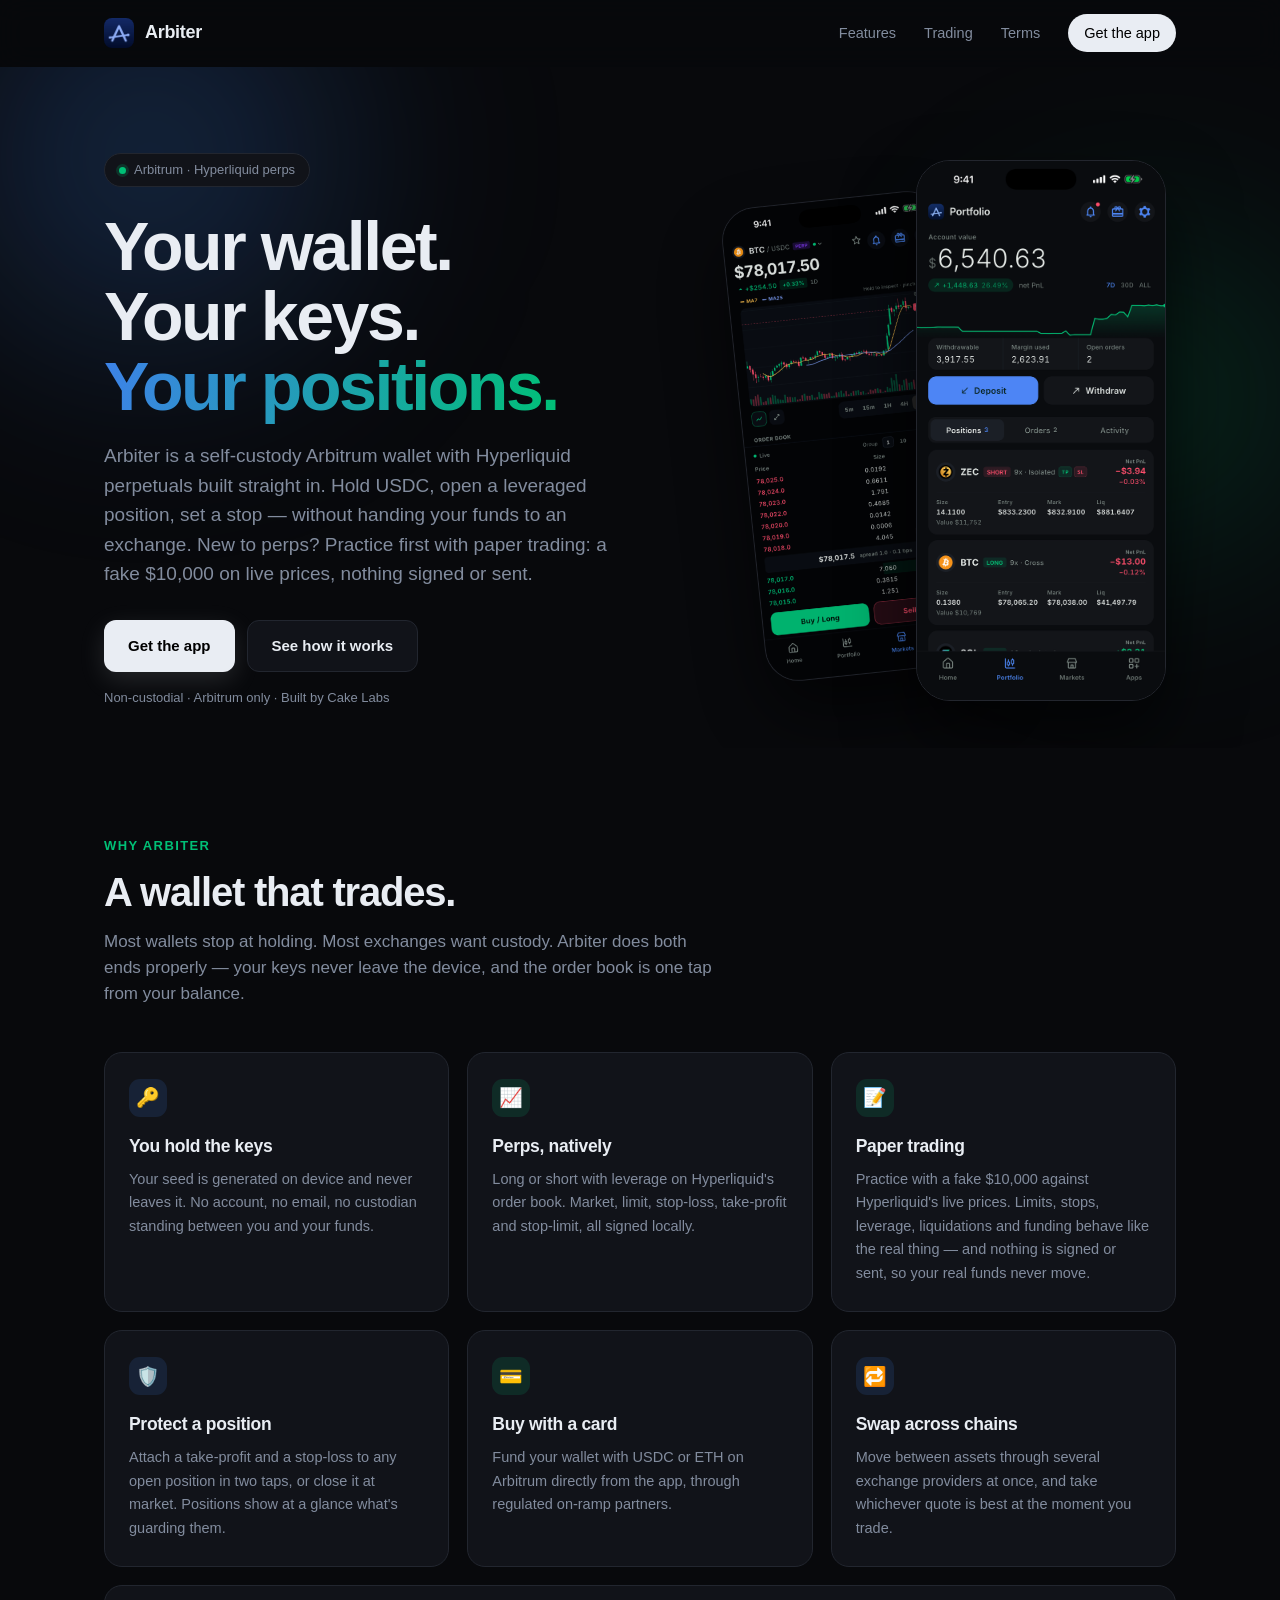
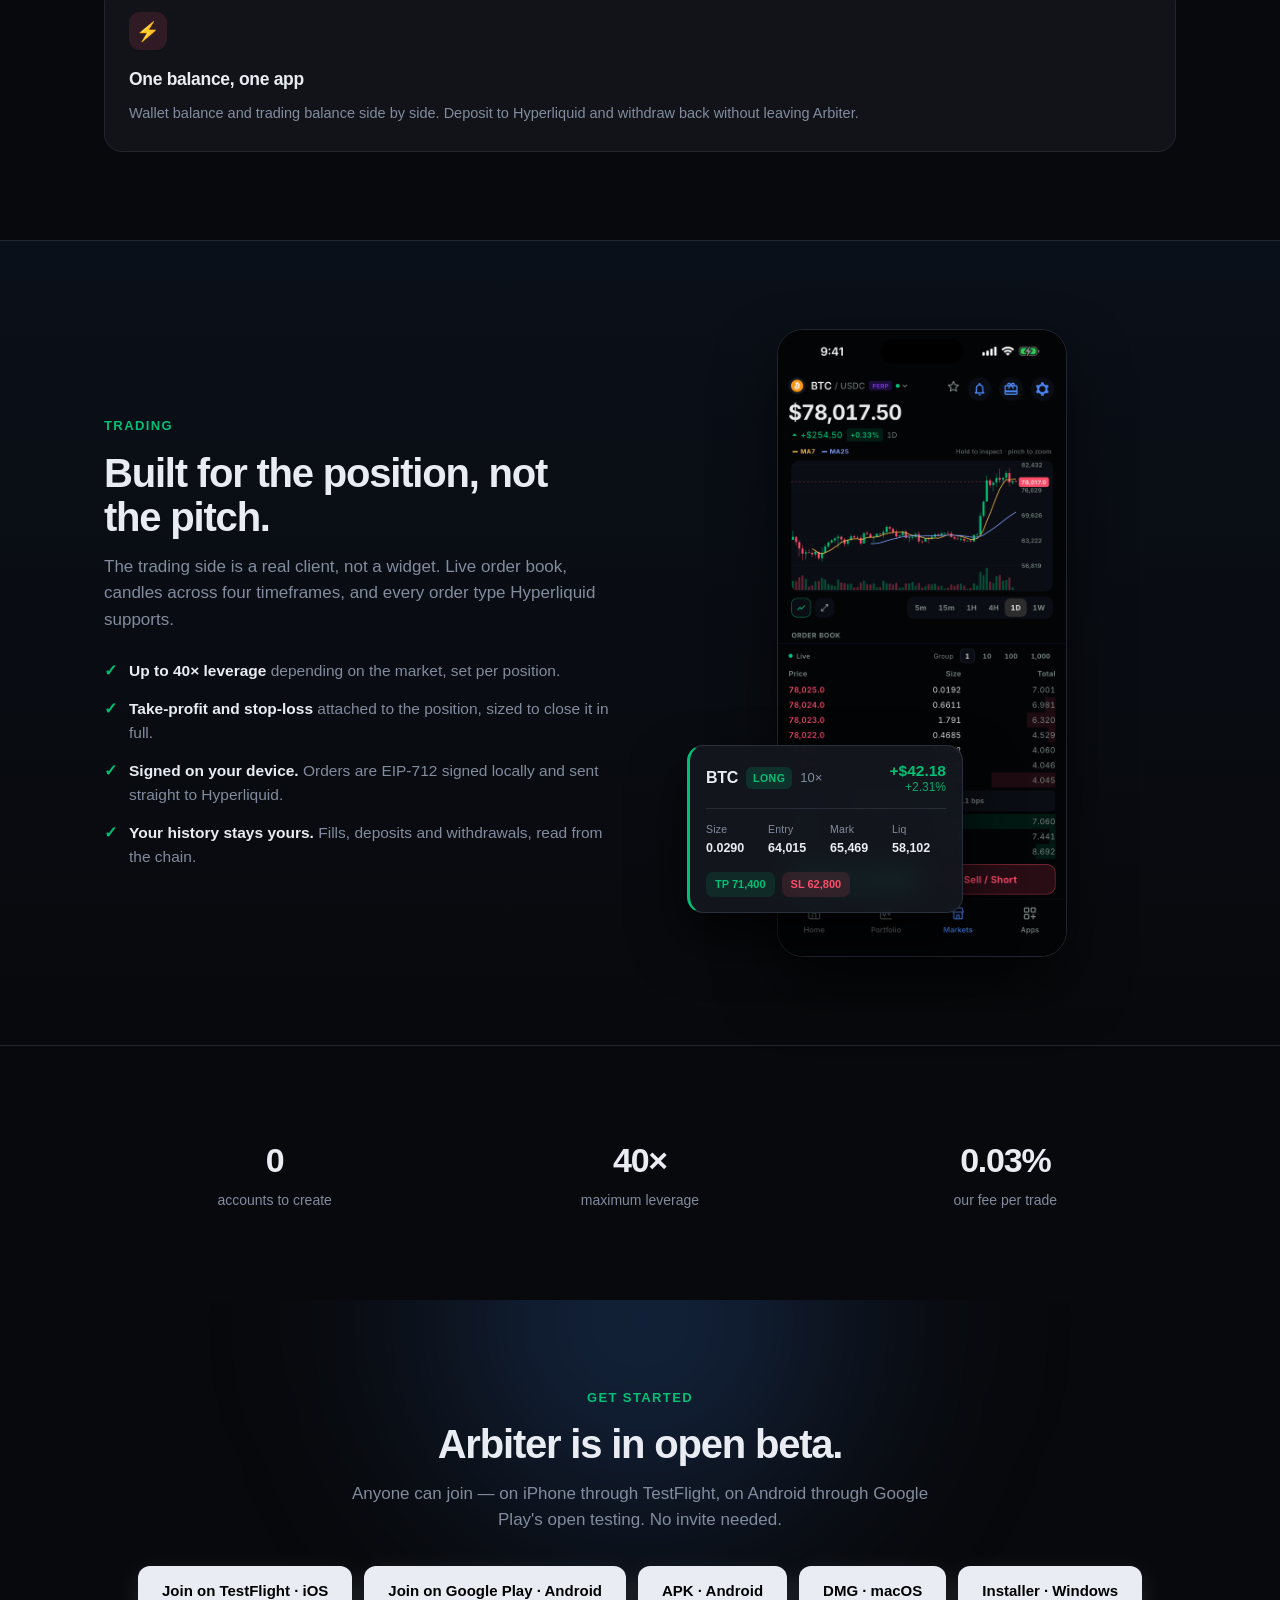
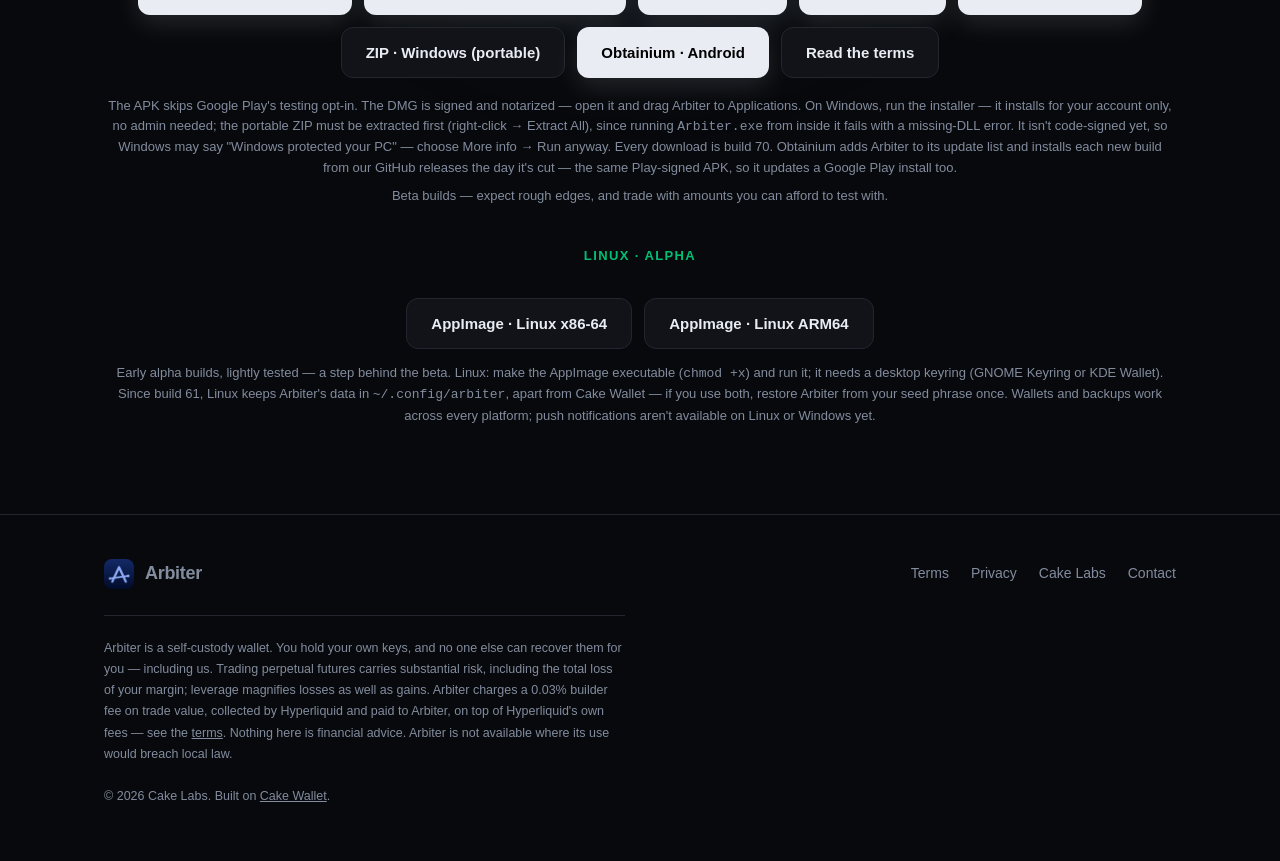
==== commit cc54b965: "Every download is build 70" ====
--- a/index.html
+++ b/index.html
@@ -319,13 +319,13 @@
       Join on TestFlight&nbsp;· iOS</a>
     <a class="btn btn-p" href="https://play.google.com/apps/testing/com.cakewallet.arbiter" rel="noopener">
       Join on Google Play&nbsp;· Android</a>
-    <a class="btn btn-p" href="https://github.com/macsrock/arbiter-site/releases/download/android-build-69/Arbiter-69.apk">
+    <a class="btn btn-p" href="https://github.com/macsrock/arbiter-site/releases/download/android-build-70/Arbiter-70.apk">
       APK&nbsp;· Android</a>
-    <a class="btn btn-p" href="https://github.com/macsrock/arbiter-site/releases/download/macos-build-69/Arbiter-69.dmg">
+    <a class="btn btn-p" href="https://github.com/macsrock/arbiter-site/releases/download/macos-build-70/Arbiter-70.dmg">
       DMG&nbsp;· macOS</a>
-    <a class="btn btn-p" href="https://github.com/macsrock/arbiter-site/releases/download/windows-build-69/Arbiter-69-windows-x64-setup.exe">
+    <a class="btn btn-p" href="https://github.com/macsrock/arbiter-site/releases/download/windows-build-70/Arbiter-70-windows-x64-setup.exe">
       Installer&nbsp;· Windows</a>
-    <a class="btn btn-s" href="https://github.com/macsrock/arbiter-site/releases/download/windows-build-69/Arbiter-69-windows-x64.zip">
+    <a class="btn btn-s" href="https://github.com/macsrock/arbiter-site/releases/download/windows-build-70/Arbiter-70-windows-x64.zip">
       ZIP&nbsp;· Windows (portable)</a>
     <a class="btn btn-p" href="https://apps.obtainium.imranr.dev/redirect?r=obtainium%3A%2F%2Fapp%2F%257B%2522id%2522%253A%2522com.cakewallet.arbiter%2522%252C%2522url%2522%253A%2522https%253A%252F%252Fgithub.com%252Fmacsrock%252Farbiter-site%2522%252C%2522author%2522%253A%2522macsrock%2522%252C%2522name%2522%253A%2522Arbiter%2522%252C%2522additionalSettings%2522%253A%2522%257B%255C%2522filterReleaseTitlesByRegEx%255C%2522%253A%255C%2522android-build-.%252A%255C%2522%252C%255C%2522apkFilterRegEx%255C%2522%253A%255C%2522%255C%255C%255C%255C.apk%2524%255C%2522%257D%2522%257D" rel="noopener">
       Obtainium&nbsp;· Android</a>
@@ -334,14 +334,14 @@
   <p class="note" style="margin-top:18px">The APK skips Google Play's testing opt-in.
     The DMG is signed and notarized — open it and drag Arbiter to Applications.
     On Windows, run the installer — it installs for your account only, no admin needed; the portable ZIP must be extracted first (right-click → Extract All), since running <code>Arbiter.exe</code> from inside it fails with a missing-DLL error. It isn't code-signed yet, so Windows may say "Windows protected your PC" — choose More info → Run anyway.
-    Every download is build 69. Obtainium adds Arbiter to its update list and installs each new build from our GitHub releases the day it's cut — the same Play-signed APK, so it updates a Google Play install too.</p>
+    Every download is build 70. Obtainium adds Arbiter to its update list and installs each new build from our GitHub releases the day it's cut — the same Play-signed APK, so it updates a Google Play install too.</p>
   <p class="note" style="margin-top:8px">Beta builds — expect rough edges, and trade with amounts you can afford to test with.</p>
 
   <p class="eyebrow" style="margin-top:40px">Linux · Alpha</p>
   <div class="cta">
-    <a class="btn btn-s" href="https://github.com/macsrock/arbiter-site/releases/download/desktop-alpha-69/Arbiter-69-x86_64.AppImage">
+    <a class="btn btn-s" href="https://github.com/macsrock/arbiter-site/releases/download/desktop-alpha-70/Arbiter-70-x86_64.AppImage">
       AppImage&nbsp;· Linux x86-64</a>
-    <a class="btn btn-s" href="https://github.com/macsrock/arbiter-site/releases/download/desktop-alpha-69/Arbiter-69-aarch64.AppImage">
+    <a class="btn btn-s" href="https://github.com/macsrock/arbiter-site/releases/download/desktop-alpha-70/Arbiter-70-aarch64.AppImage">
       AppImage&nbsp;· Linux ARM64</a>
   </div>
   <p class="note" style="margin-top:14px">Early alpha builds, lightly tested — a step behind the beta. Linux: make the AppImage executable (<code>chmod +x</code>) and run it; it needs a desktop keyring (GNOME Keyring or KDE Wallet).
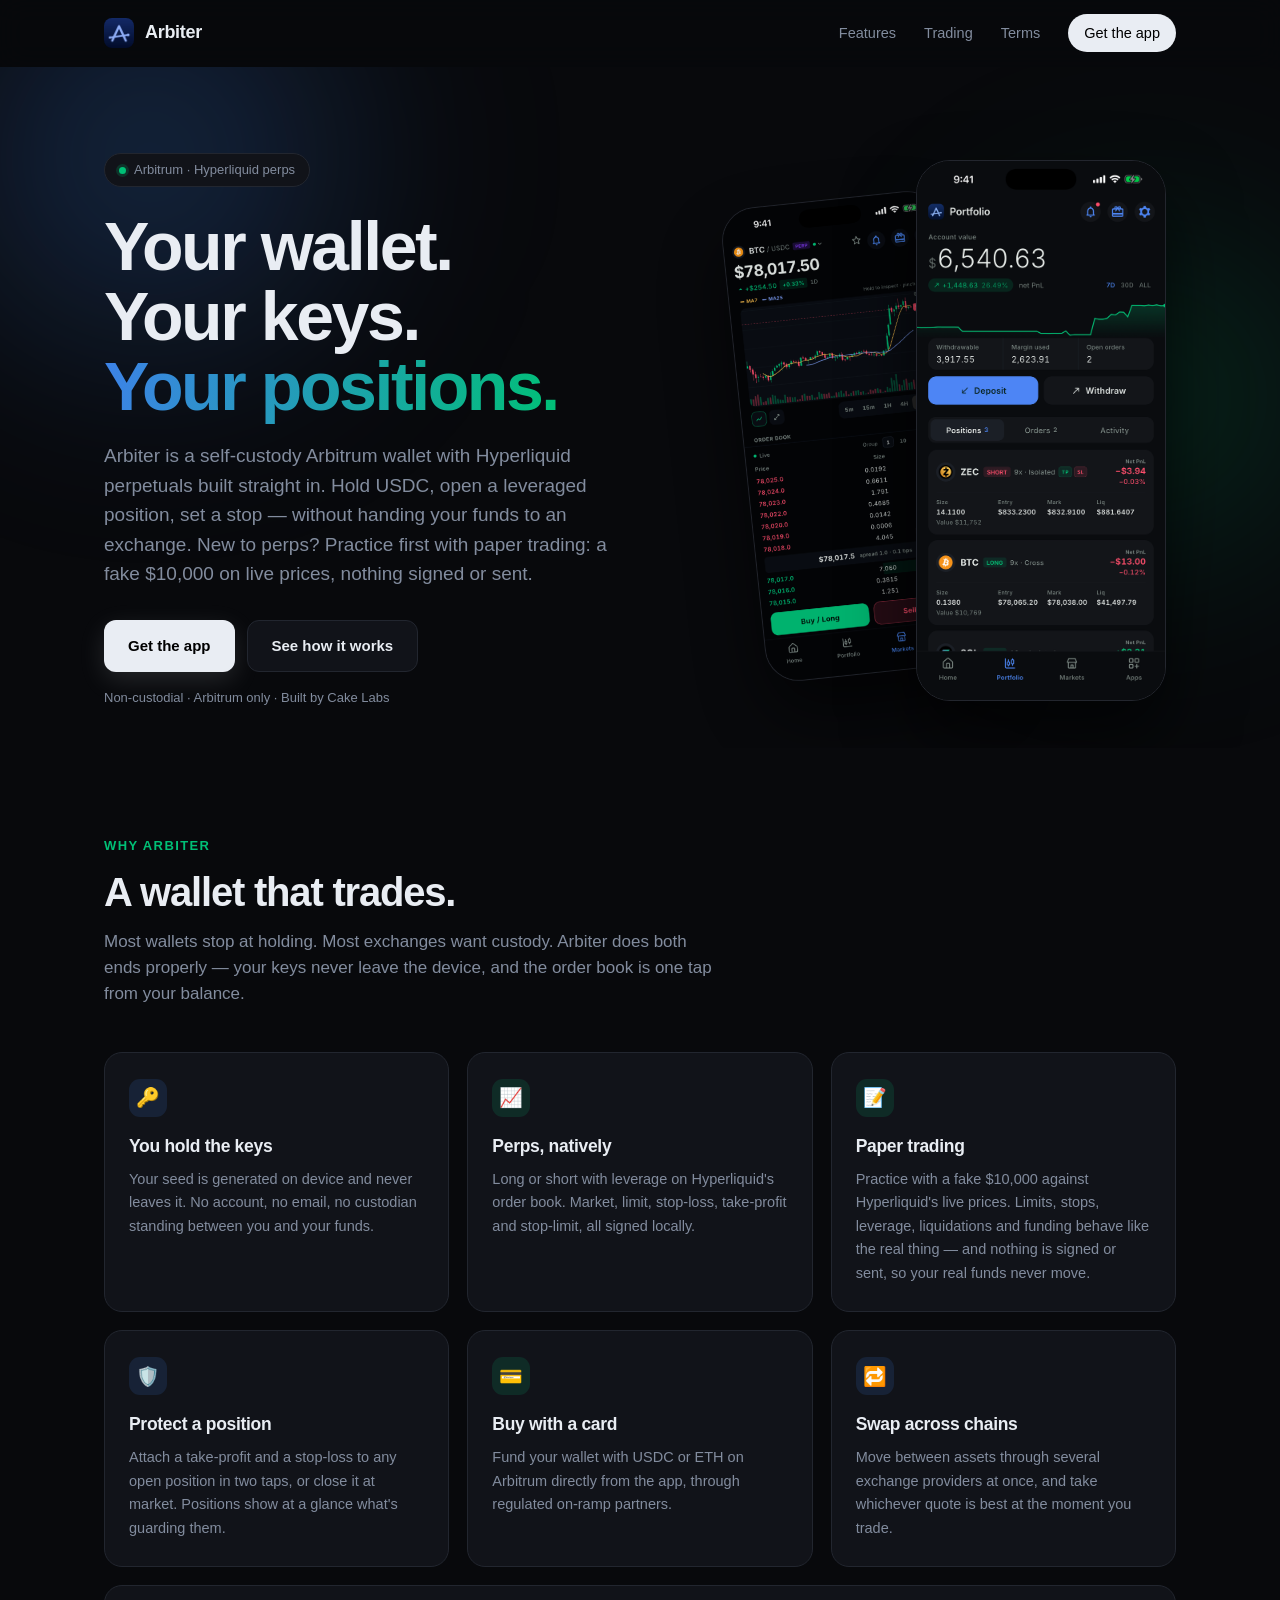
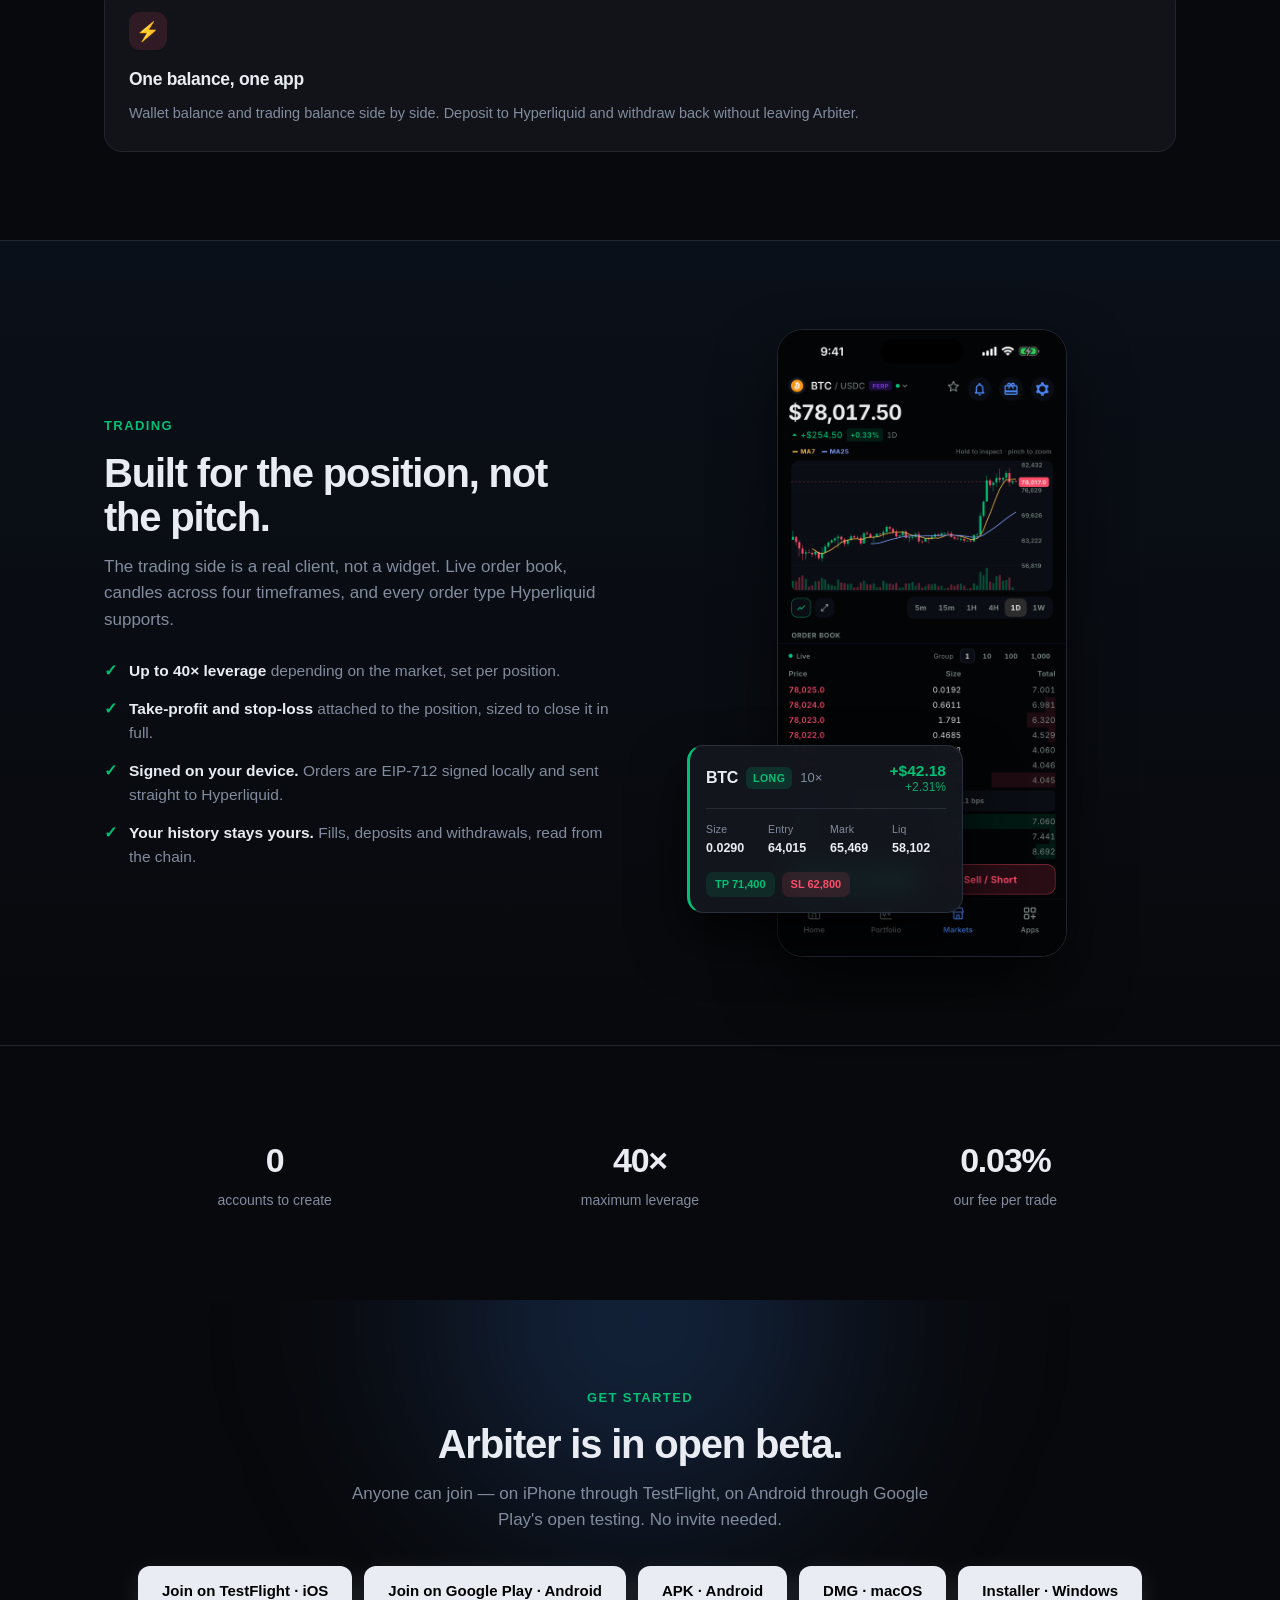
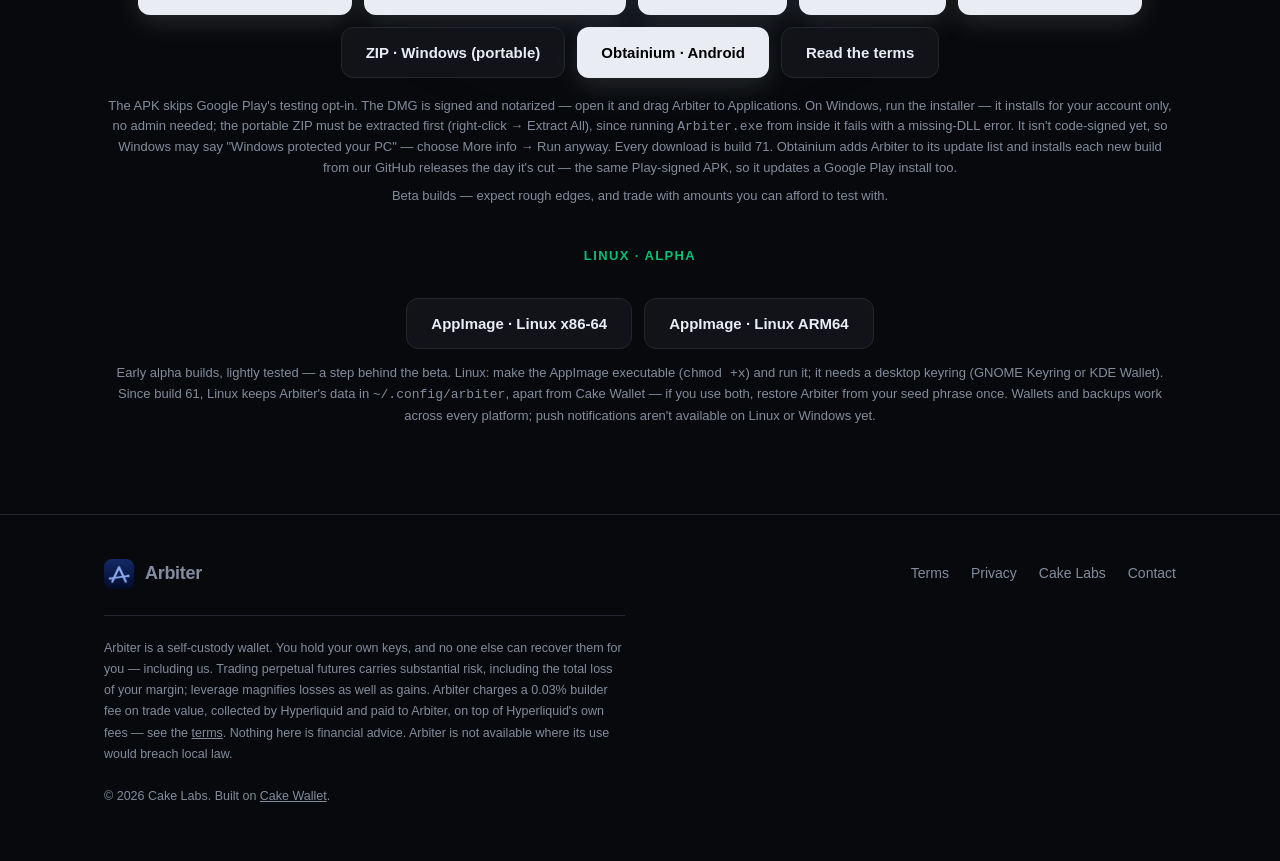
==== commit 9c858332: "Every download is build 71" ====
--- a/index.html
+++ b/index.html
@@ -319,13 +319,13 @@
       Join on TestFlight&nbsp;· iOS</a>
     <a class="btn btn-p" href="https://play.google.com/apps/testing/com.cakewallet.arbiter" rel="noopener">
       Join on Google Play&nbsp;· Android</a>
-    <a class="btn btn-p" href="https://github.com/macsrock/arbiter-site/releases/download/android-build-70/Arbiter-70.apk">
+    <a class="btn btn-p" href="https://github.com/macsrock/arbiter-site/releases/download/android-build-71/Arbiter-71.apk">
       APK&nbsp;· Android</a>
-    <a class="btn btn-p" href="https://github.com/macsrock/arbiter-site/releases/download/macos-build-70/Arbiter-70.dmg">
+    <a class="btn btn-p" href="https://github.com/macsrock/arbiter-site/releases/download/macos-build-71/Arbiter-71.dmg">
       DMG&nbsp;· macOS</a>
-    <a class="btn btn-p" href="https://github.com/macsrock/arbiter-site/releases/download/windows-build-70/Arbiter-70-windows-x64-setup.exe">
+    <a class="btn btn-p" href="https://github.com/macsrock/arbiter-site/releases/download/windows-build-71/Arbiter-71-windows-x64-setup.exe">
       Installer&nbsp;· Windows</a>
-    <a class="btn btn-s" href="https://github.com/macsrock/arbiter-site/releases/download/windows-build-70/Arbiter-70-windows-x64.zip">
+    <a class="btn btn-s" href="https://github.com/macsrock/arbiter-site/releases/download/windows-build-71/Arbiter-71-windows-x64.zip">
       ZIP&nbsp;· Windows (portable)</a>
     <a class="btn btn-p" href="https://apps.obtainium.imranr.dev/redirect?r=obtainium%3A%2F%2Fapp%2F%257B%2522id%2522%253A%2522com.cakewallet.arbiter%2522%252C%2522url%2522%253A%2522https%253A%252F%252Fgithub.com%252Fmacsrock%252Farbiter-site%2522%252C%2522author%2522%253A%2522macsrock%2522%252C%2522name%2522%253A%2522Arbiter%2522%252C%2522additionalSettings%2522%253A%2522%257B%255C%2522filterReleaseTitlesByRegEx%255C%2522%253A%255C%2522android-build-.%252A%255C%2522%252C%255C%2522apkFilterRegEx%255C%2522%253A%255C%2522%255C%255C%255C%255C.apk%2524%255C%2522%257D%2522%257D" rel="noopener">
       Obtainium&nbsp;· Android</a>
@@ -334,14 +334,14 @@
   <p class="note" style="margin-top:18px">The APK skips Google Play's testing opt-in.
     The DMG is signed and notarized — open it and drag Arbiter to Applications.
     On Windows, run the installer — it installs for your account only, no admin needed; the portable ZIP must be extracted first (right-click → Extract All), since running <code>Arbiter.exe</code> from inside it fails with a missing-DLL error. It isn't code-signed yet, so Windows may say "Windows protected your PC" — choose More info → Run anyway.
-    Every download is build 70. Obtainium adds Arbiter to its update list and installs each new build from our GitHub releases the day it's cut — the same Play-signed APK, so it updates a Google Play install too.</p>
+    Every download is build 71. Obtainium adds Arbiter to its update list and installs each new build from our GitHub releases the day it's cut — the same Play-signed APK, so it updates a Google Play install too.</p>
   <p class="note" style="margin-top:8px">Beta builds — expect rough edges, and trade with amounts you can afford to test with.</p>
 
   <p class="eyebrow" style="margin-top:40px">Linux · Alpha</p>
   <div class="cta">
-    <a class="btn btn-s" href="https://github.com/macsrock/arbiter-site/releases/download/desktop-alpha-70/Arbiter-70-x86_64.AppImage">
+    <a class="btn btn-s" href="https://github.com/macsrock/arbiter-site/releases/download/desktop-alpha-71/Arbiter-71-x86_64.AppImage">
       AppImage&nbsp;· Linux x86-64</a>
-    <a class="btn btn-s" href="https://github.com/macsrock/arbiter-site/releases/download/desktop-alpha-70/Arbiter-70-aarch64.AppImage">
+    <a class="btn btn-s" href="https://github.com/macsrock/arbiter-site/releases/download/desktop-alpha-71/Arbiter-71-aarch64.AppImage">
       AppImage&nbsp;· Linux ARM64</a>
   </div>
   <p class="note" style="margin-top:14px">Early alpha builds, lightly tested — a step behind the beta. Linux: make the AppImage executable (<code>chmod +x</code>) and run it; it needs a desktop keyring (GNOME Keyring or KDE Wallet).
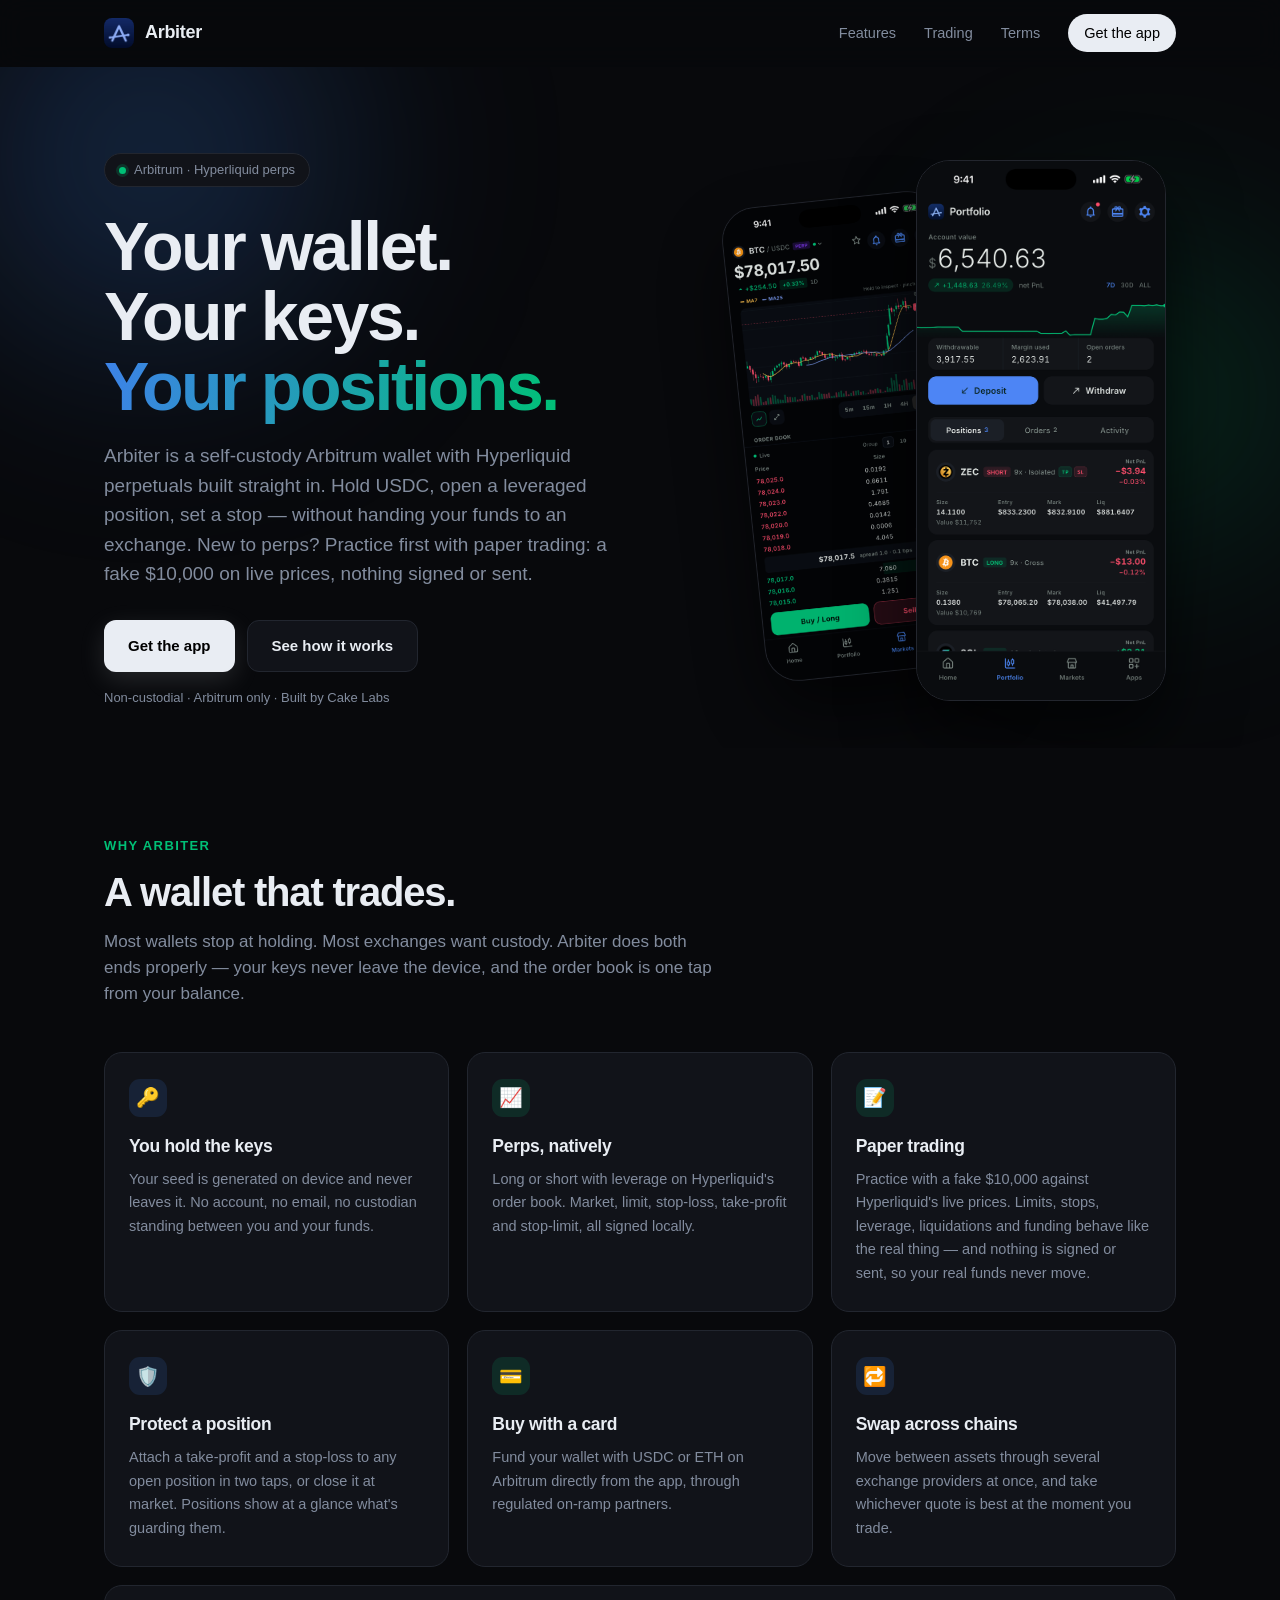
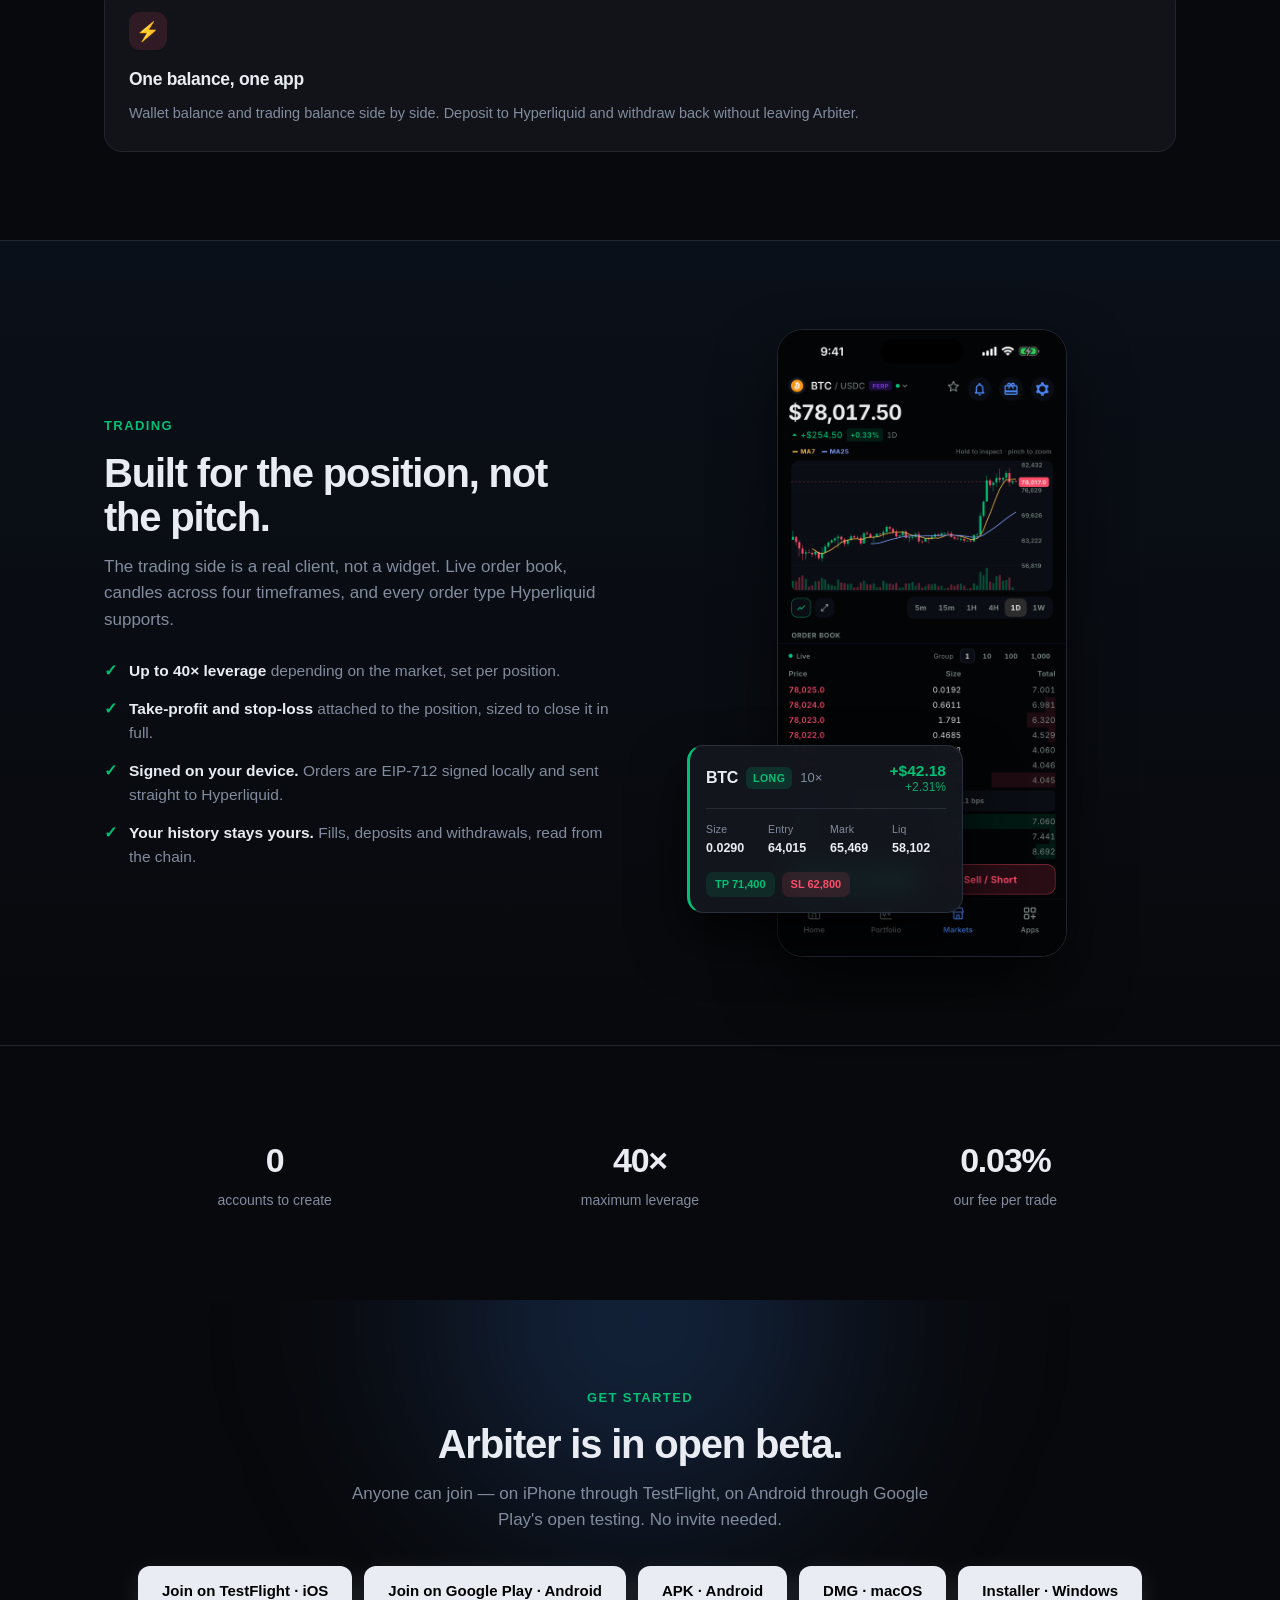
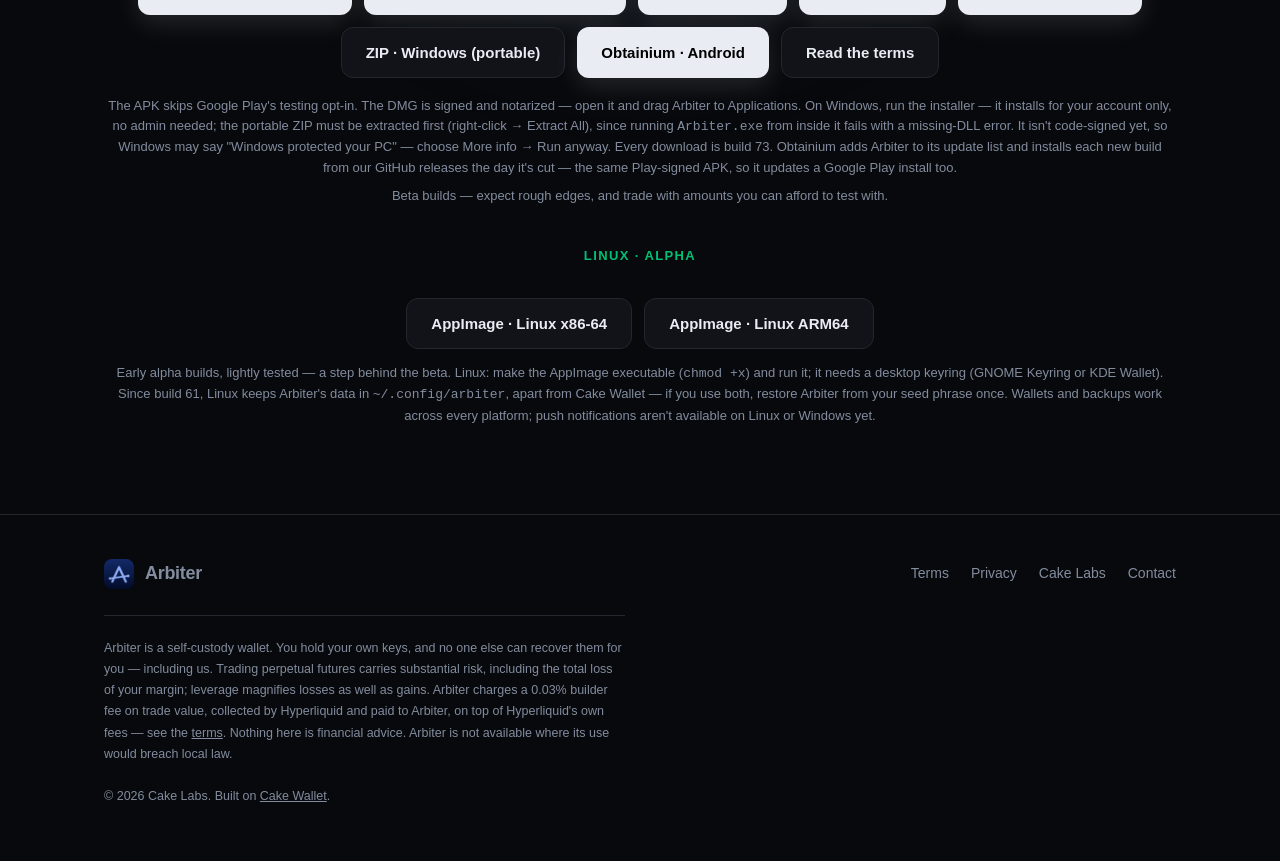
==== commit 75a2ba9f: "Every download is build 73" ====
--- a/index.html
+++ b/index.html
@@ -319,13 +319,13 @@
       Join on TestFlight&nbsp;· iOS</a>
     <a class="btn btn-p" href="https://play.google.com/apps/testing/com.cakewallet.arbiter" rel="noopener">
       Join on Google Play&nbsp;· Android</a>
-    <a class="btn btn-p" href="https://github.com/macsrock/arbiter-site/releases/download/android-build-71/Arbiter-71.apk">
+    <a class="btn btn-p" href="https://github.com/macsrock/arbiter-site/releases/download/android-build-73/Arbiter-73.apk">
       APK&nbsp;· Android</a>
-    <a class="btn btn-p" href="https://github.com/macsrock/arbiter-site/releases/download/macos-build-71/Arbiter-71.dmg">
+    <a class="btn btn-p" href="https://github.com/macsrock/arbiter-site/releases/download/macos-build-73/Arbiter-73.dmg">
       DMG&nbsp;· macOS</a>
-    <a class="btn btn-p" href="https://github.com/macsrock/arbiter-site/releases/download/windows-build-71/Arbiter-71-windows-x64-setup.exe">
+    <a class="btn btn-p" href="https://github.com/macsrock/arbiter-site/releases/download/windows-build-73/Arbiter-73-windows-x64-setup.exe">
       Installer&nbsp;· Windows</a>
-    <a class="btn btn-s" href="https://github.com/macsrock/arbiter-site/releases/download/windows-build-71/Arbiter-71-windows-x64.zip">
+    <a class="btn btn-s" href="https://github.com/macsrock/arbiter-site/releases/download/windows-build-73/Arbiter-73-windows-x64.zip">
       ZIP&nbsp;· Windows (portable)</a>
     <a class="btn btn-p" href="https://apps.obtainium.imranr.dev/redirect?r=obtainium%3A%2F%2Fapp%2F%257B%2522id%2522%253A%2522com.cakewallet.arbiter%2522%252C%2522url%2522%253A%2522https%253A%252F%252Fgithub.com%252Fmacsrock%252Farbiter-site%2522%252C%2522author%2522%253A%2522macsrock%2522%252C%2522name%2522%253A%2522Arbiter%2522%252C%2522additionalSettings%2522%253A%2522%257B%255C%2522filterReleaseTitlesByRegEx%255C%2522%253A%255C%2522android-build-.%252A%255C%2522%252C%255C%2522apkFilterRegEx%255C%2522%253A%255C%2522%255C%255C%255C%255C.apk%2524%255C%2522%257D%2522%257D" rel="noopener">
       Obtainium&nbsp;· Android</a>
@@ -334,14 +334,14 @@
   <p class="note" style="margin-top:18px">The APK skips Google Play's testing opt-in.
     The DMG is signed and notarized — open it and drag Arbiter to Applications.
     On Windows, run the installer — it installs for your account only, no admin needed; the portable ZIP must be extracted first (right-click → Extract All), since running <code>Arbiter.exe</code> from inside it fails with a missing-DLL error. It isn't code-signed yet, so Windows may say "Windows protected your PC" — choose More info → Run anyway.
-    Every download is build 71. Obtainium adds Arbiter to its update list and installs each new build from our GitHub releases the day it's cut — the same Play-signed APK, so it updates a Google Play install too.</p>
+    Every download is build 73. Obtainium adds Arbiter to its update list and installs each new build from our GitHub releases the day it's cut — the same Play-signed APK, so it updates a Google Play install too.</p>
   <p class="note" style="margin-top:8px">Beta builds — expect rough edges, and trade with amounts you can afford to test with.</p>
 
   <p class="eyebrow" style="margin-top:40px">Linux · Alpha</p>
   <div class="cta">
-    <a class="btn btn-s" href="https://github.com/macsrock/arbiter-site/releases/download/desktop-alpha-71/Arbiter-71-x86_64.AppImage">
+    <a class="btn btn-s" href="https://github.com/macsrock/arbiter-site/releases/download/desktop-alpha-73/Arbiter-73-x86_64.AppImage">
       AppImage&nbsp;· Linux x86-64</a>
-    <a class="btn btn-s" href="https://github.com/macsrock/arbiter-site/releases/download/desktop-alpha-71/Arbiter-71-aarch64.AppImage">
+    <a class="btn btn-s" href="https://github.com/macsrock/arbiter-site/releases/download/desktop-alpha-73/Arbiter-73-aarch64.AppImage">
       AppImage&nbsp;· Linux ARM64</a>
   </div>
   <p class="note" style="margin-top:14px">Early alpha builds, lightly tested — a step behind the beta. Linux: make the AppImage executable (<code>chmod +x</code>) and run it; it needs a desktop keyring (GNOME Keyring or KDE Wallet).
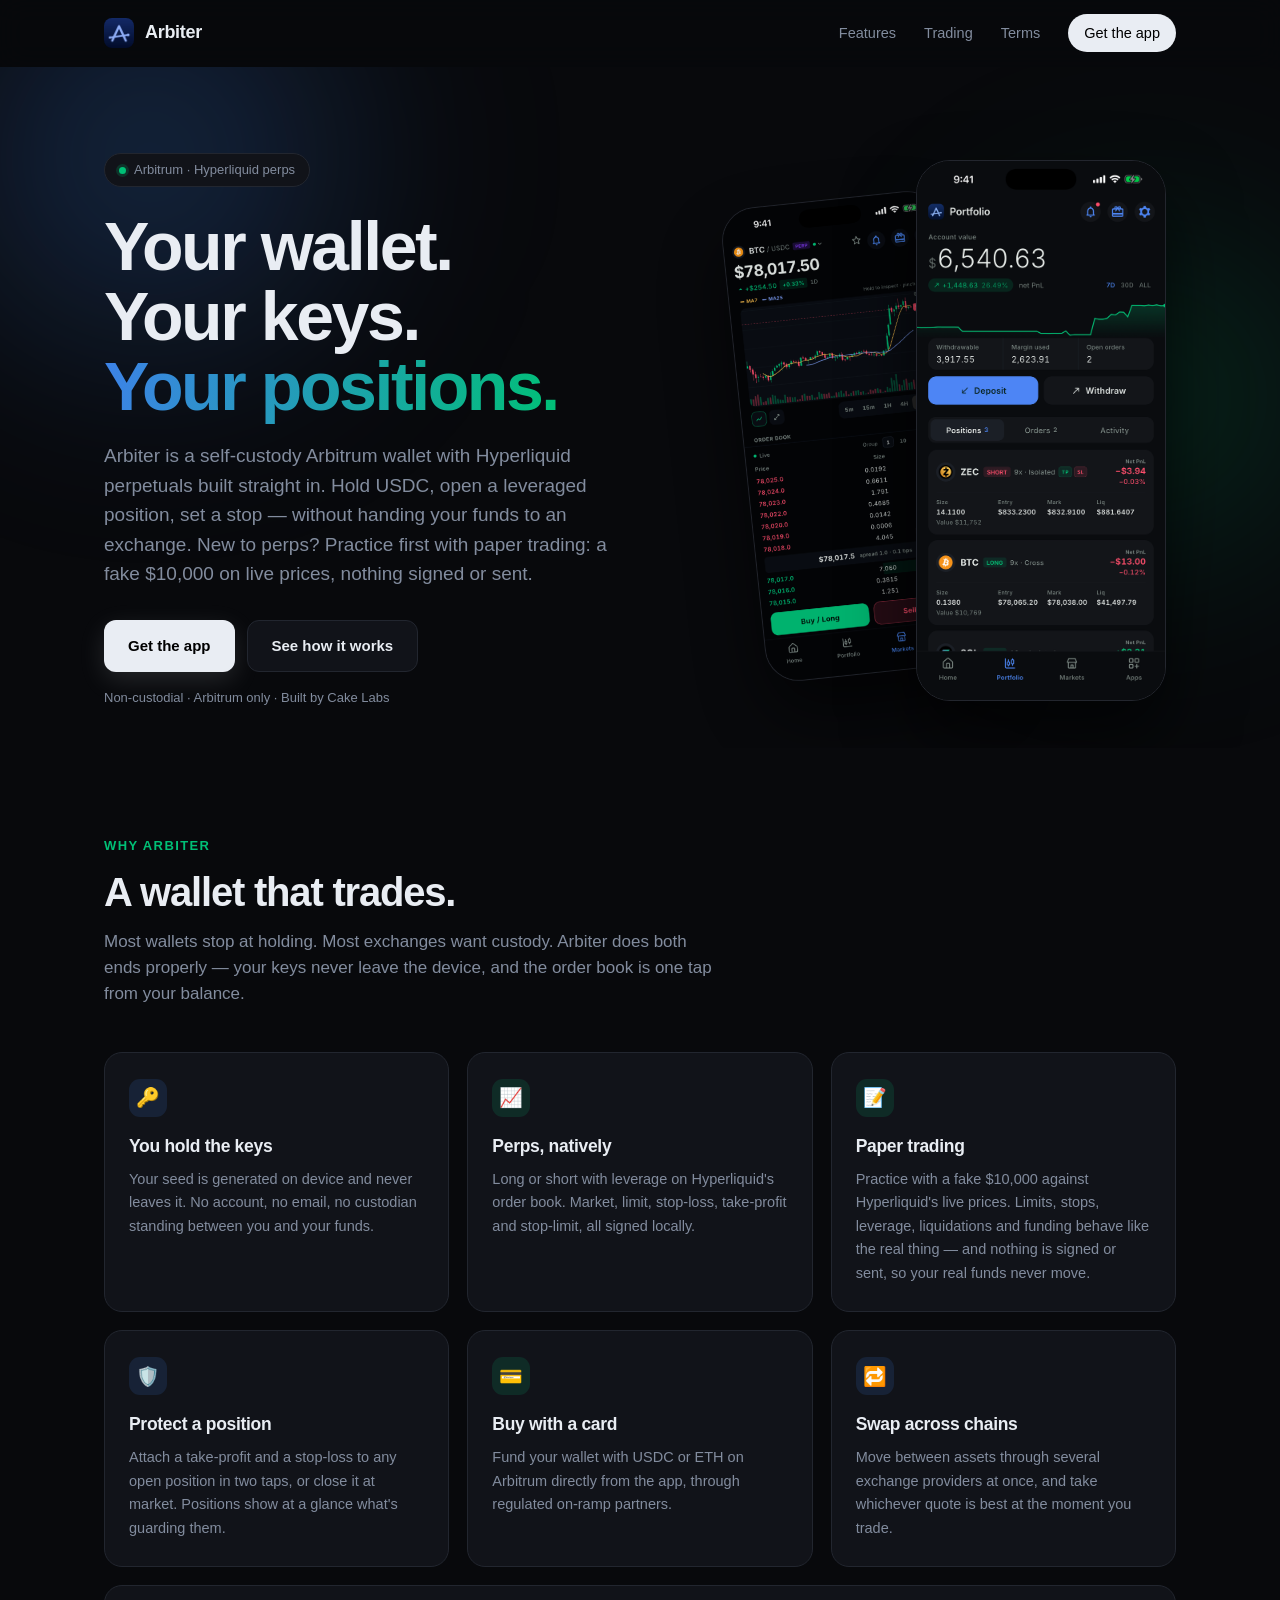
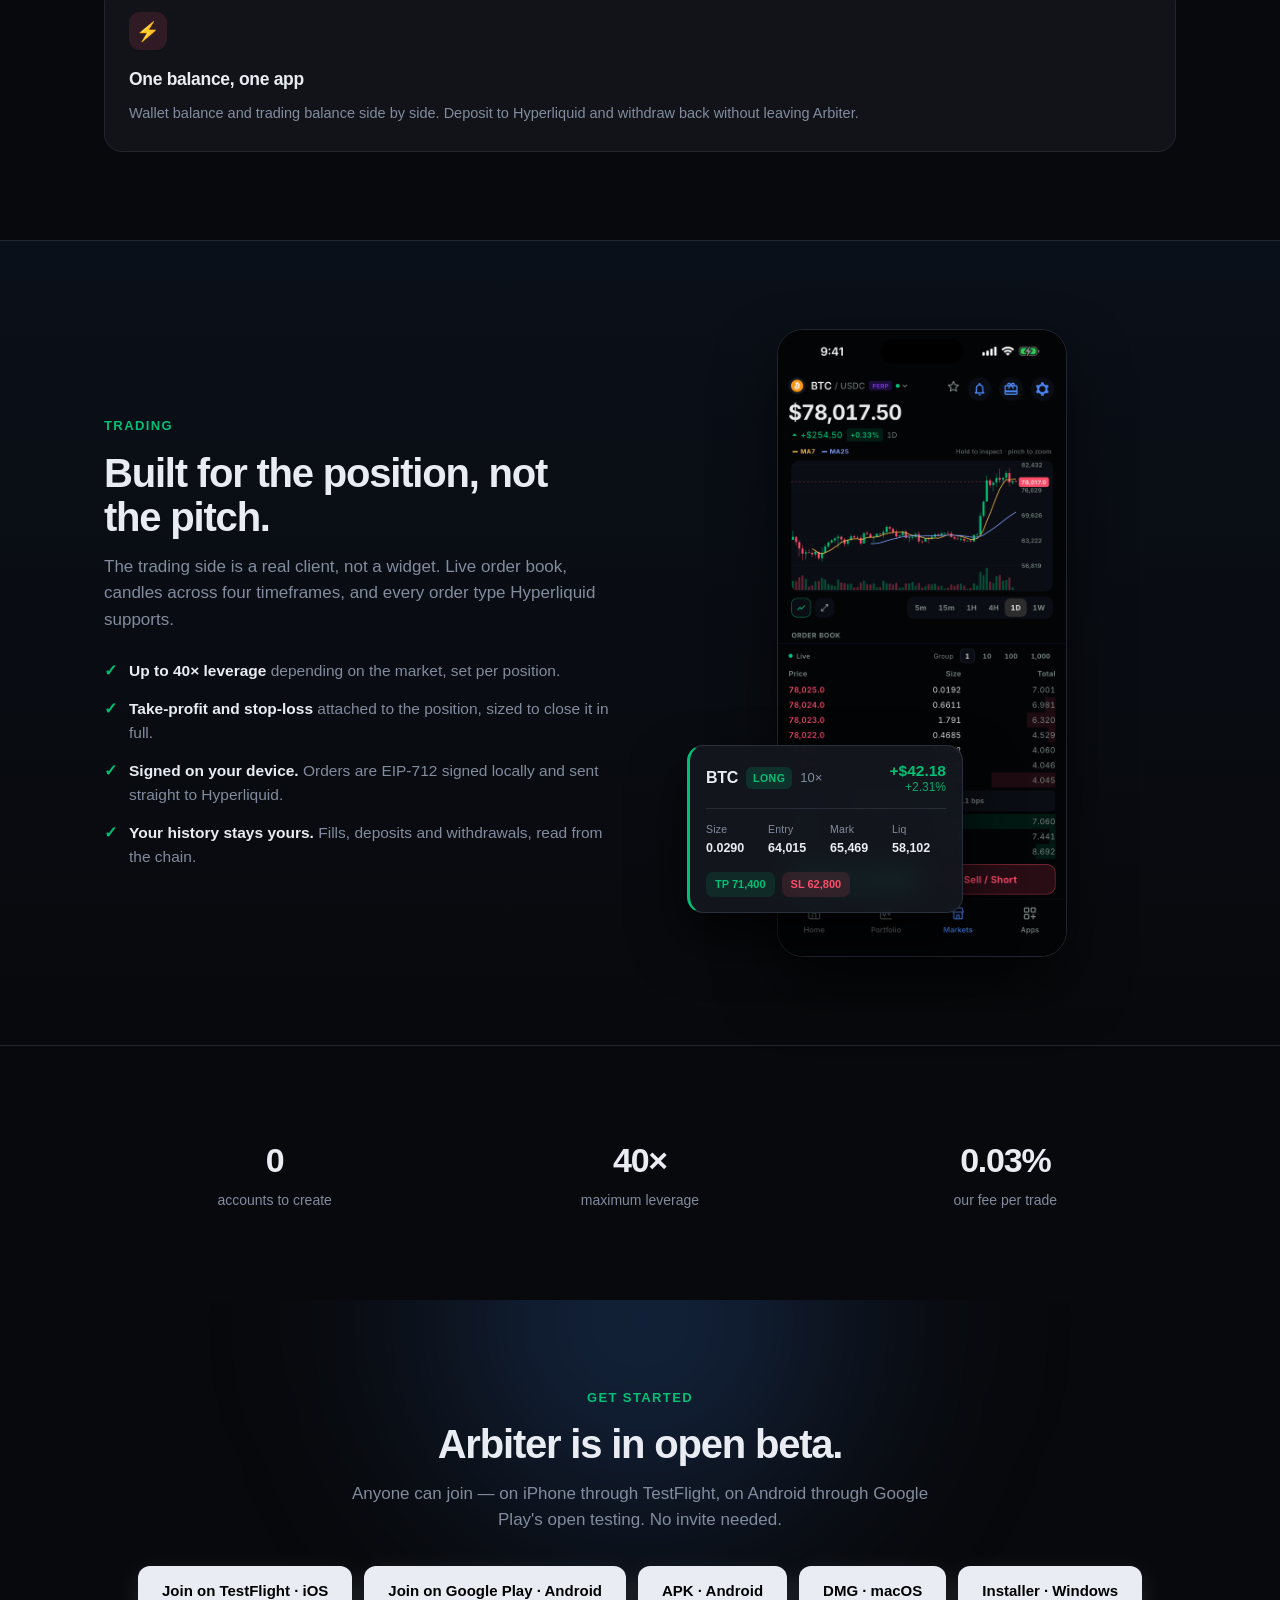
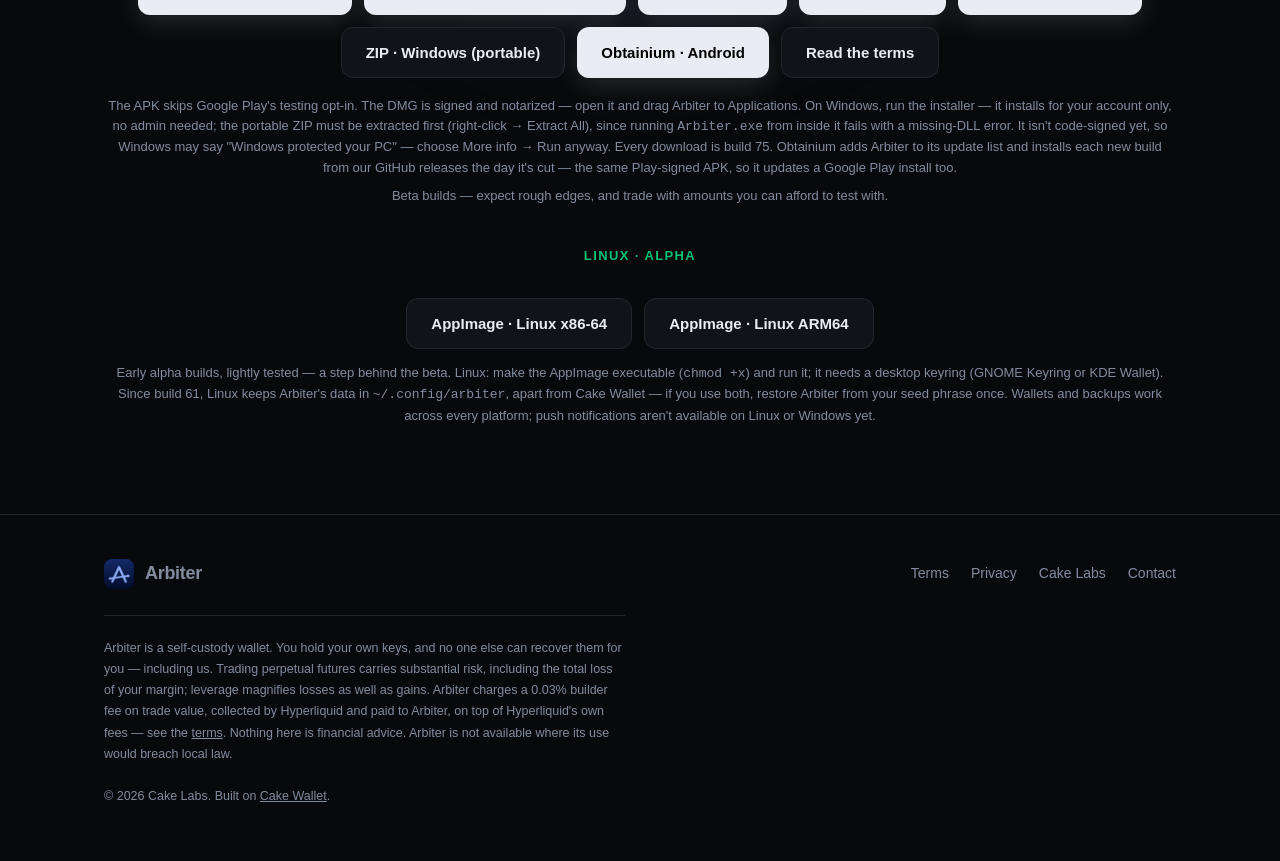
==== commit c828a00e: "Every download is build 75" ====
--- a/index.html
+++ b/index.html
@@ -319,13 +319,13 @@
       Join on TestFlight&nbsp;· iOS</a>
     <a class="btn btn-p" href="https://play.google.com/apps/testing/com.cakewallet.arbiter" rel="noopener">
       Join on Google Play&nbsp;· Android</a>
-    <a class="btn btn-p" href="https://github.com/macsrock/arbiter-site/releases/download/android-build-73/Arbiter-73.apk">
+    <a class="btn btn-p" href="https://github.com/macsrock/arbiter-site/releases/download/android-build-75/Arbiter-75.apk">
       APK&nbsp;· Android</a>
-    <a class="btn btn-p" href="https://github.com/macsrock/arbiter-site/releases/download/macos-build-73/Arbiter-73.dmg">
+    <a class="btn btn-p" href="https://github.com/macsrock/arbiter-site/releases/download/macos-build-75/Arbiter-75.dmg">
       DMG&nbsp;· macOS</a>
-    <a class="btn btn-p" href="https://github.com/macsrock/arbiter-site/releases/download/windows-build-73/Arbiter-73-windows-x64-setup.exe">
+    <a class="btn btn-p" href="https://github.com/macsrock/arbiter-site/releases/download/windows-build-75/Arbiter-75-windows-x64-setup.exe">
       Installer&nbsp;· Windows</a>
-    <a class="btn btn-s" href="https://github.com/macsrock/arbiter-site/releases/download/windows-build-73/Arbiter-73-windows-x64.zip">
+    <a class="btn btn-s" href="https://github.com/macsrock/arbiter-site/releases/download/windows-build-75/Arbiter-75-windows-x64.zip">
       ZIP&nbsp;· Windows (portable)</a>
     <a class="btn btn-p" href="https://apps.obtainium.imranr.dev/redirect?r=obtainium%3A%2F%2Fapp%2F%257B%2522id%2522%253A%2522com.cakewallet.arbiter%2522%252C%2522url%2522%253A%2522https%253A%252F%252Fgithub.com%252Fmacsrock%252Farbiter-site%2522%252C%2522author%2522%253A%2522macsrock%2522%252C%2522name%2522%253A%2522Arbiter%2522%252C%2522additionalSettings%2522%253A%2522%257B%255C%2522filterReleaseTitlesByRegEx%255C%2522%253A%255C%2522android-build-.%252A%255C%2522%252C%255C%2522apkFilterRegEx%255C%2522%253A%255C%2522%255C%255C%255C%255C.apk%2524%255C%2522%257D%2522%257D" rel="noopener">
       Obtainium&nbsp;· Android</a>
@@ -334,14 +334,14 @@
   <p class="note" style="margin-top:18px">The APK skips Google Play's testing opt-in.
     The DMG is signed and notarized — open it and drag Arbiter to Applications.
     On Windows, run the installer — it installs for your account only, no admin needed; the portable ZIP must be extracted first (right-click → Extract All), since running <code>Arbiter.exe</code> from inside it fails with a missing-DLL error. It isn't code-signed yet, so Windows may say "Windows protected your PC" — choose More info → Run anyway.
-    Every download is build 73. Obtainium adds Arbiter to its update list and installs each new build from our GitHub releases the day it's cut — the same Play-signed APK, so it updates a Google Play install too.</p>
+    Every download is build 75. Obtainium adds Arbiter to its update list and installs each new build from our GitHub releases the day it's cut — the same Play-signed APK, so it updates a Google Play install too.</p>
   <p class="note" style="margin-top:8px">Beta builds — expect rough edges, and trade with amounts you can afford to test with.</p>
 
   <p class="eyebrow" style="margin-top:40px">Linux · Alpha</p>
   <div class="cta">
-    <a class="btn btn-s" href="https://github.com/macsrock/arbiter-site/releases/download/desktop-alpha-73/Arbiter-73-x86_64.AppImage">
+    <a class="btn btn-s" href="https://github.com/macsrock/arbiter-site/releases/download/desktop-alpha-75/Arbiter-75-x86_64.AppImage">
       AppImage&nbsp;· Linux x86-64</a>
-    <a class="btn btn-s" href="https://github.com/macsrock/arbiter-site/releases/download/desktop-alpha-73/Arbiter-73-aarch64.AppImage">
+    <a class="btn btn-s" href="https://github.com/macsrock/arbiter-site/releases/download/desktop-alpha-75/Arbiter-75-aarch64.AppImage">
       AppImage&nbsp;· Linux ARM64</a>
   </div>
   <p class="note" style="margin-top:14px">Early alpha builds, lightly tested — a step behind the beta. Linux: make the AppImage executable (<code>chmod +x</code>) and run it; it needs a desktop keyring (GNOME Keyring or KDE Wallet).
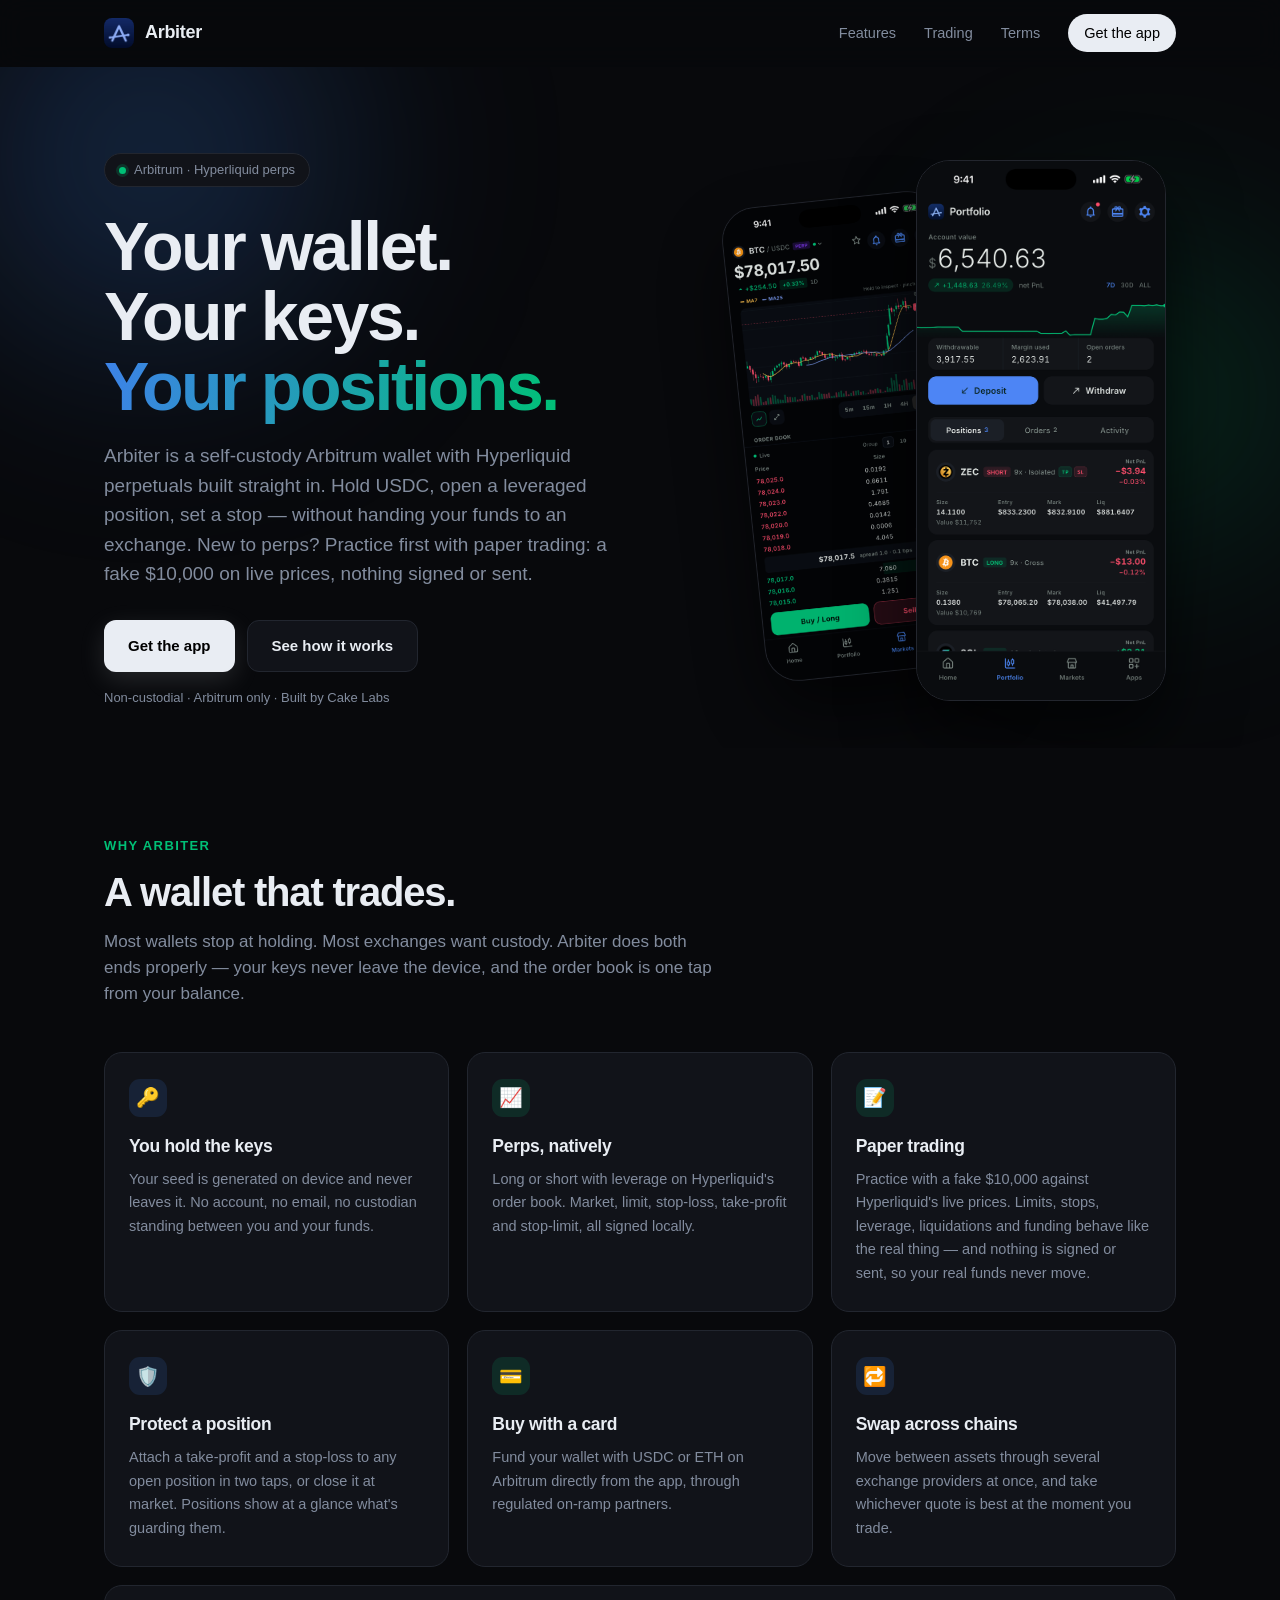
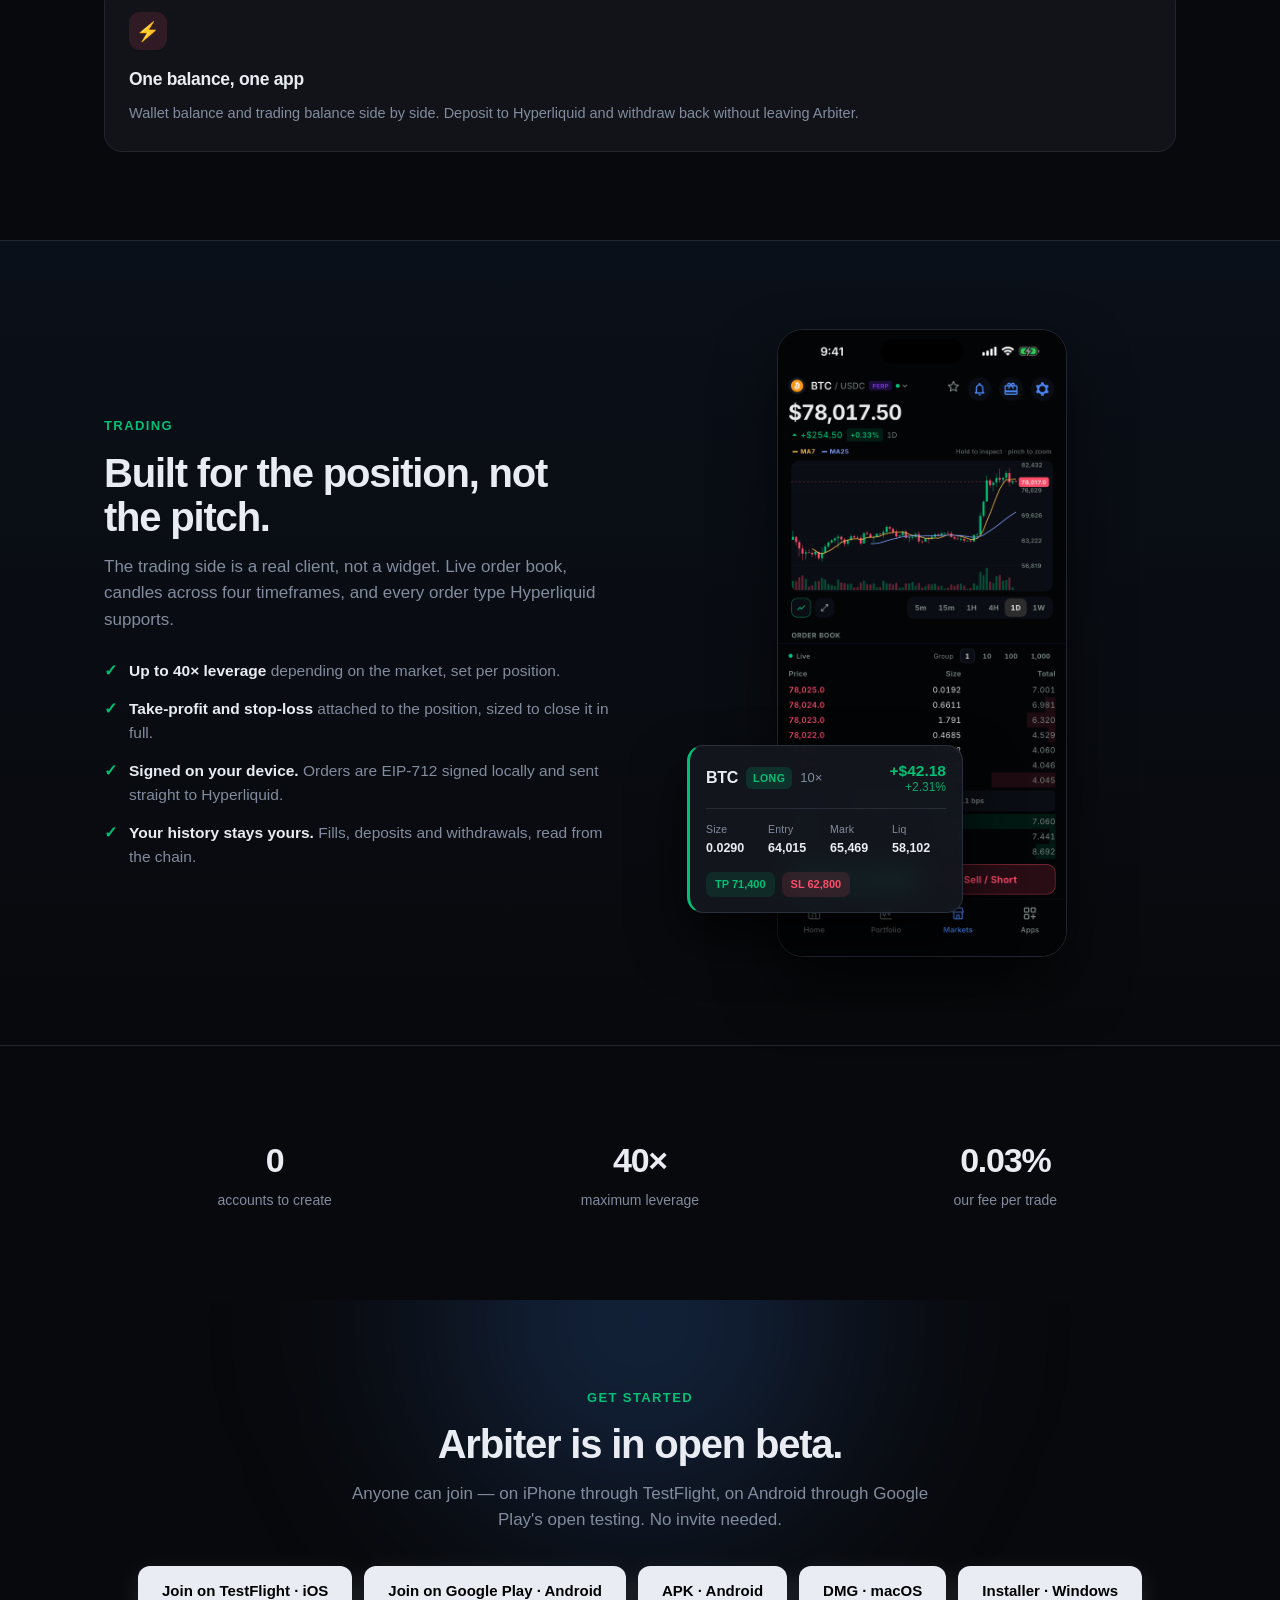
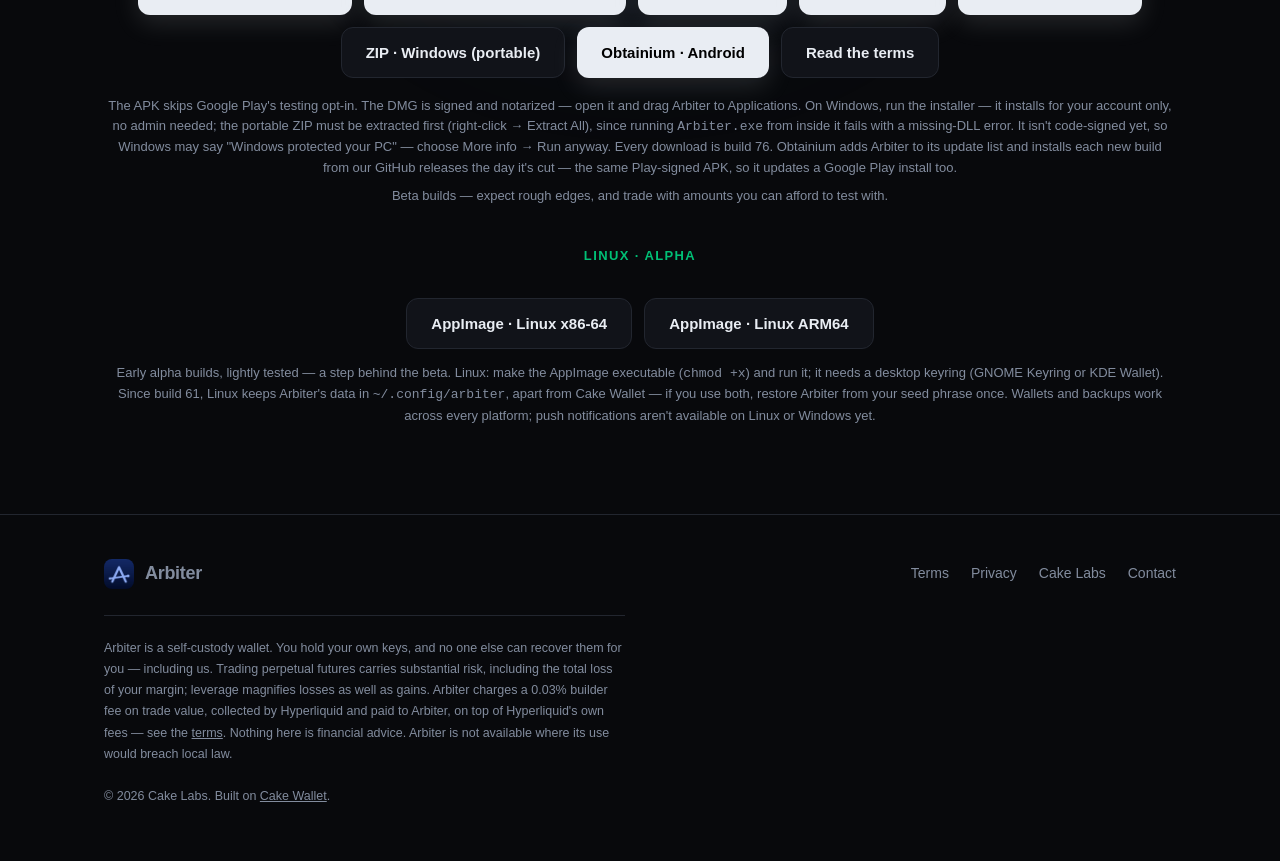
==== commit 2aa53771: "Every download is build 76" ====
--- a/index.html
+++ b/index.html
@@ -319,13 +319,13 @@
       Join on TestFlight&nbsp;· iOS</a>
     <a class="btn btn-p" href="https://play.google.com/apps/testing/com.cakewallet.arbiter" rel="noopener">
       Join on Google Play&nbsp;· Android</a>
-    <a class="btn btn-p" href="https://github.com/macsrock/arbiter-site/releases/download/android-build-75/Arbiter-75.apk">
+    <a class="btn btn-p" href="https://github.com/macsrock/arbiter-site/releases/download/android-build-76/Arbiter-76.apk">
       APK&nbsp;· Android</a>
-    <a class="btn btn-p" href="https://github.com/macsrock/arbiter-site/releases/download/macos-build-75/Arbiter-75.dmg">
+    <a class="btn btn-p" href="https://github.com/macsrock/arbiter-site/releases/download/macos-build-76/Arbiter-76.dmg">
       DMG&nbsp;· macOS</a>
-    <a class="btn btn-p" href="https://github.com/macsrock/arbiter-site/releases/download/windows-build-75/Arbiter-75-windows-x64-setup.exe">
+    <a class="btn btn-p" href="https://github.com/macsrock/arbiter-site/releases/download/windows-build-76/Arbiter-76-windows-x64-setup.exe">
       Installer&nbsp;· Windows</a>
-    <a class="btn btn-s" href="https://github.com/macsrock/arbiter-site/releases/download/windows-build-75/Arbiter-75-windows-x64.zip">
+    <a class="btn btn-s" href="https://github.com/macsrock/arbiter-site/releases/download/windows-build-76/Arbiter-76-windows-x64.zip">
       ZIP&nbsp;· Windows (portable)</a>
     <a class="btn btn-p" href="https://apps.obtainium.imranr.dev/redirect?r=obtainium%3A%2F%2Fapp%2F%257B%2522id%2522%253A%2522com.cakewallet.arbiter%2522%252C%2522url%2522%253A%2522https%253A%252F%252Fgithub.com%252Fmacsrock%252Farbiter-site%2522%252C%2522author%2522%253A%2522macsrock%2522%252C%2522name%2522%253A%2522Arbiter%2522%252C%2522additionalSettings%2522%253A%2522%257B%255C%2522filterReleaseTitlesByRegEx%255C%2522%253A%255C%2522android-build-.%252A%255C%2522%252C%255C%2522apkFilterRegEx%255C%2522%253A%255C%2522%255C%255C%255C%255C.apk%2524%255C%2522%257D%2522%257D" rel="noopener">
       Obtainium&nbsp;· Android</a>
@@ -334,14 +334,14 @@
   <p class="note" style="margin-top:18px">The APK skips Google Play's testing opt-in.
     The DMG is signed and notarized — open it and drag Arbiter to Applications.
     On Windows, run the installer — it installs for your account only, no admin needed; the portable ZIP must be extracted first (right-click → Extract All), since running <code>Arbiter.exe</code> from inside it fails with a missing-DLL error. It isn't code-signed yet, so Windows may say "Windows protected your PC" — choose More info → Run anyway.
-    Every download is build 75. Obtainium adds Arbiter to its update list and installs each new build from our GitHub releases the day it's cut — the same Play-signed APK, so it updates a Google Play install too.</p>
+    Every download is build 76. Obtainium adds Arbiter to its update list and installs each new build from our GitHub releases the day it's cut — the same Play-signed APK, so it updates a Google Play install too.</p>
   <p class="note" style="margin-top:8px">Beta builds — expect rough edges, and trade with amounts you can afford to test with.</p>
 
   <p class="eyebrow" style="margin-top:40px">Linux · Alpha</p>
   <div class="cta">
-    <a class="btn btn-s" href="https://github.com/macsrock/arbiter-site/releases/download/desktop-alpha-75/Arbiter-75-x86_64.AppImage">
+    <a class="btn btn-s" href="https://github.com/macsrock/arbiter-site/releases/download/desktop-alpha-76/Arbiter-76-x86_64.AppImage">
       AppImage&nbsp;· Linux x86-64</a>
-    <a class="btn btn-s" href="https://github.com/macsrock/arbiter-site/releases/download/desktop-alpha-75/Arbiter-75-aarch64.AppImage">
+    <a class="btn btn-s" href="https://github.com/macsrock/arbiter-site/releases/download/desktop-alpha-76/Arbiter-76-aarch64.AppImage">
       AppImage&nbsp;· Linux ARM64</a>
   </div>
   <p class="note" style="margin-top:14px">Early alpha builds, lightly tested — a step behind the beta. Linux: make the AppImage executable (<code>chmod +x</code>) and run it; it needs a desktop keyring (GNOME Keyring or KDE Wallet).
